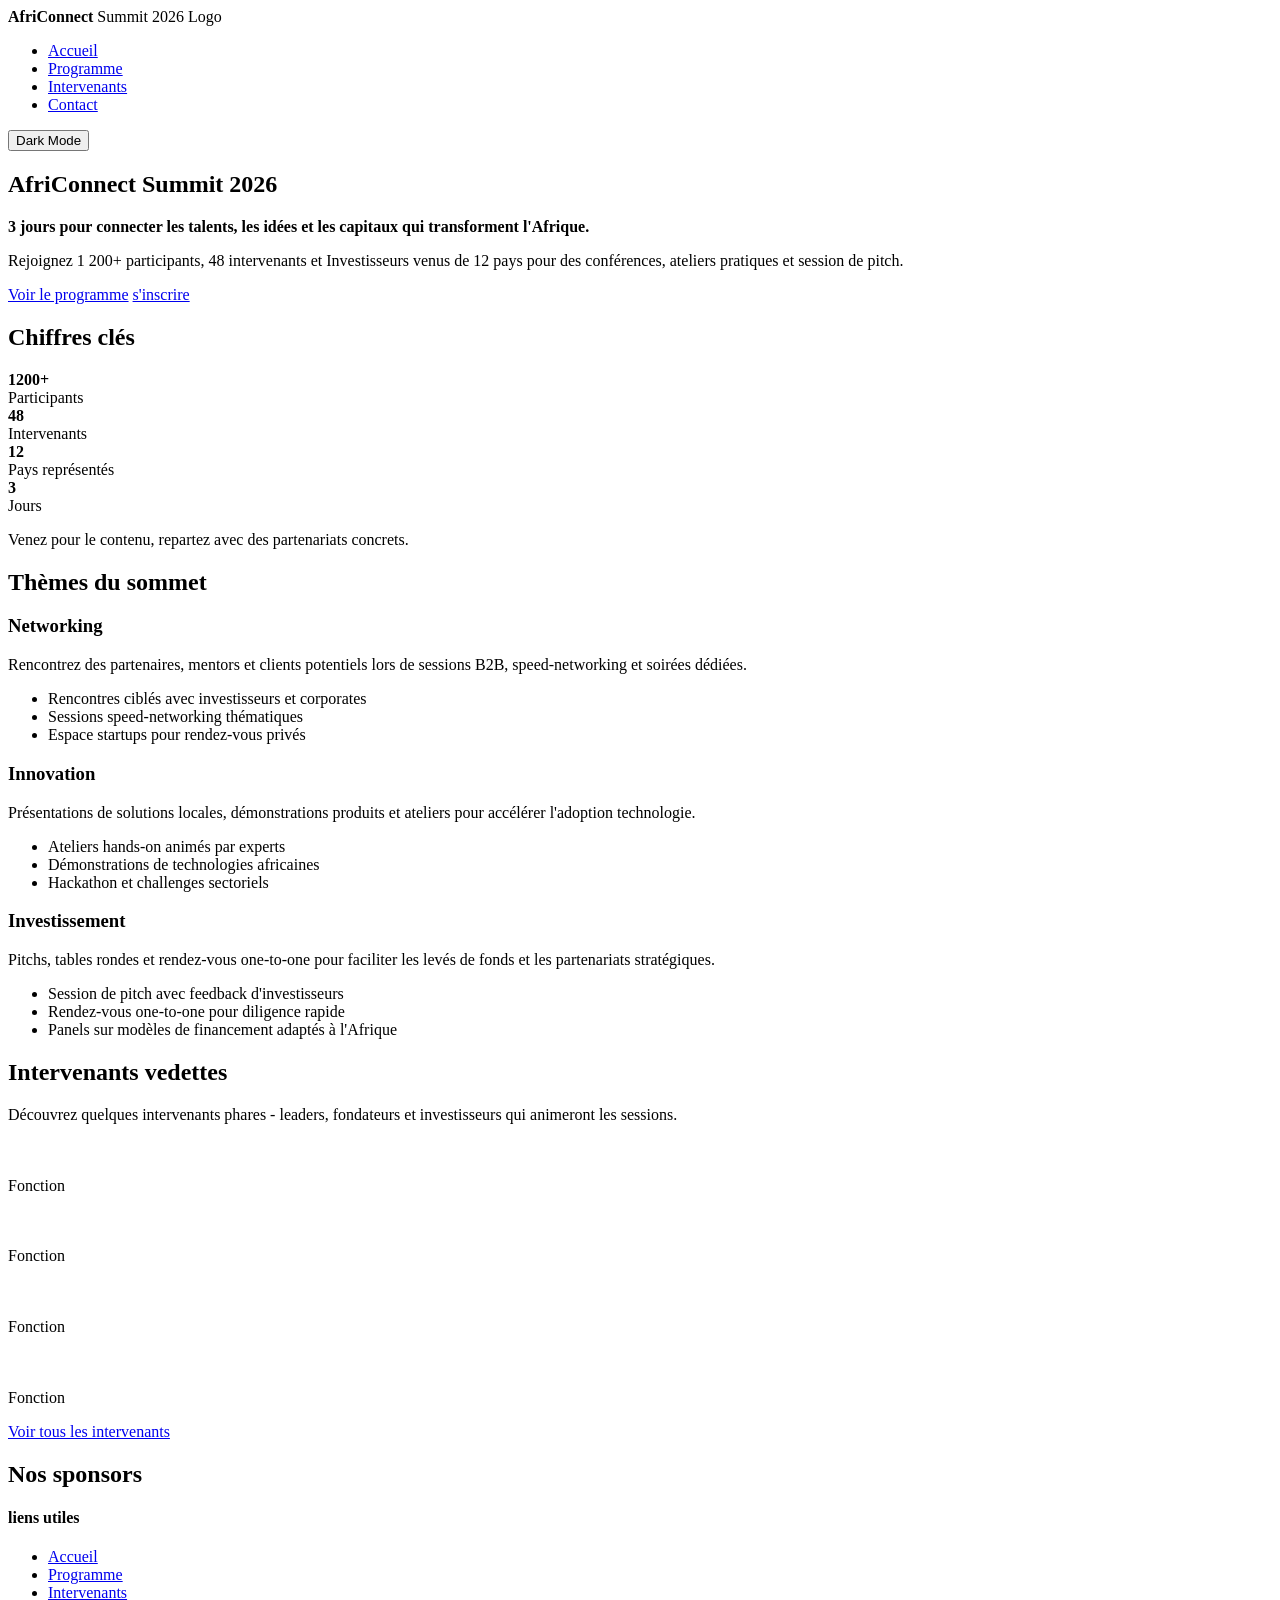
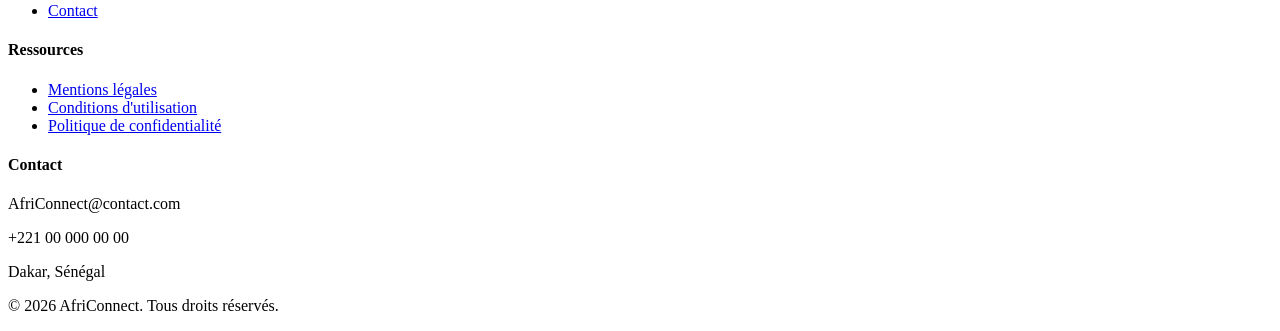
==== index.html @ 853c4395 "Création de la structure de base" ====
<!DOCTYPE html>
<html lang="fr">
<head>
    <meta charset="UTF-8">
    <meta name="viewport" content="width=device-width, initial-scale=1.0">
    <title>AfriConnect Summit</title>
</head>
<body>
    <header>
        <nav>
            <div>
                <strong>AfriConnect</strong>
                <span>Summit 2026</span>
                Logo
            </div>

            <ul>
                <li><a href="index.html">Accueil</a></li>
                <li><a href="programme.html">Programme</a></li>
                <li><a href="intervenant.html">Intervenants</a></li>
                <li><a href="contact.html">Contact</a></li>
            </ul>

            <button>Dark Mode</button>
        </nav>
    </header>

    <main>

        <section>
            <h1>AfriConnect Summit 2026</h1>
            <p><strong>3 jours pour connecter les talents, les idées et les capitaux qui transforment l'Afrique.</strong></p>

            <p>
                Rejoignez 1 200+ participants, 48 intervenants et Investisseurs venus de 12 pays pour des conférences, ateliers pratiques et session de pitch.
            </p>

            <a href="#">Voir le programme</a>
            <a href="#">s'inscrire</a>
        </section>

        <section>
            <h2>Chiffres clés</h2>
                <div>
                    <div>
                        <div><strong>1200+</strong></div>
                        <div>Participants</div>
                    </div>
                    <div>
                        <div><strong>48</strong></div>
                        <div>Intervenants</div>
                    </div>
                    <div>
                        <div><strong>12</strong></div>
                        <div>Pays représentés</div>
                    </div>
                    <div>
                        <div><strong>3</strong></div>
                        <div>Jours</div>
                    </div>
                </div>
            <p>Venez pour le contenu, repartez avec des partenariats concrets.</p>
        </section>

        <section>
            <h2>Thèmes du sommet</h2>
            <div>
                <article>
                    <h3>Networking</h3>
                    <p>Rencontrez des partenaires, mentors et clients potentiels lors de sessions B2B, speed-networking et soirées dédiées.</p>
                        <ul>
                            <li>Rencontres ciblés avec investisseurs et corporates</li>
                            <li>Sessions speed-networking thématiques</li>
                            <li>Espace startups pour rendez-vous privés</li>
                        </ul>
                </article>

                <article>
                    <h3>Innovation</h3>
                    <p>Présentations de solutions locales, démonstrations produits et ateliers pour accélérer l'adoption technologie.</p>
                        <ul>
                            <li>Ateliers hands-on animés par experts</li>
                            <li>Démonstrations de technologies africaines</li>
                            <li>Hackathon et challenges sectoriels</li>
                        </ul>
                </article>

                <article>
                    <h3>Investissement</h3>
                    <p>Pitchs, tables rondes et rendez-vous one-to-one pour faciliter les levés de fonds et les partenariats stratégiques.</p>
                        <ul>
                            <li>Session de pitch avec feedback d'investisseurs</li>
                            <li>Rendez-vous one-to-one pour diligence rapide</li>
                            <li>Panels sur modèles de financement adaptés à l'Afrique</li>
                        </ul>
                </article>
            </div>
        </section>

        <section>
            <h2>Intervenants vedettes</h2>
            <p>Découvrez quelques intervenants phares - leaders, fondateurs et investisseurs qui animeront les sessions.</p>
                <div>
                <article>
                    <img src="" alt="">
                    <h3></h3>
                    <p>Fonction</p>
                </article>

            <article>
                <img src="" alt="">
                <h3></h3>
                <p>Fonction</p>
            </article>

            <article>
                <img src="" alt="">
                <h3></h3>
                <p>Fonction</p>
            </article>

            <article>
                <img src="" alt="">
                <h3></h3>
                <p>Fonction</p>
            </article>

            <a href="intervenant.html">Voir tous les intervenants</a>
        </section>

        <section>
            <h2>Nos sponsors</h2>   
                <div>

                </div>
                <div>

                </div>
                <div>


                </div>
                <div>

                </div>
        </section>
    </main>

    <footer>
        <div>
            <div>
                <div>
                    <a href="#" aria-label="Facebook"><i class="fab fa-facebook"></i></a>
                    <a href="#" aria-label="Twitter"><i class="fab fa-twitter"></i></a>
                    <a href="#" aria-label="LinkedIn"><i class="fab fa-linkedin"></i></a>
                    <a href="#" aria-label="Instagram"><i class="fab fa-instagram"></i></a>
                    <a href="#" aria-label="GitHub"><i class="fab fa-github"></i></a>
                </div>
            </div>

            <div>
                <h4>liens utiles</h4>
                <ul>
                    <li><a href="index.html">Accueil</a></li>
                    <li><a href="programme.html">Programme</a></li>
                    <li><a href="intervenant.html">Intervenants</a></li>
                    <li><a href="contact.html">Contact</a></li>
                </ul>
            </div>

            <div>
                <h4>Ressources</h4>
                <ul>
                    <li><a href="#">Mentions légales</a></li>
                    <li><a href="#">Conditions d'utilisation</a></li>
                    <li><a href="#">Politique de confidentialité</a></li>
                </ul>
            </div>

            <div>
                <h4>Contact</h4>
                <p><i class="bi bi-envelope"></i>AfriConnect@contact.com</p>
                <p><i class="bi bi-telephone"></i> +221 00 000 00 00</p>
                <p><i class="bi bi-geo-alt"></i> Dakar, Sénégal</p>
            </div>
        </div>

        <p>&copy; 2026 AfriConnect. Tous droits réservés.</p>
    </footer>

    <script src="JS/main.js"></script>
</body>
</html>
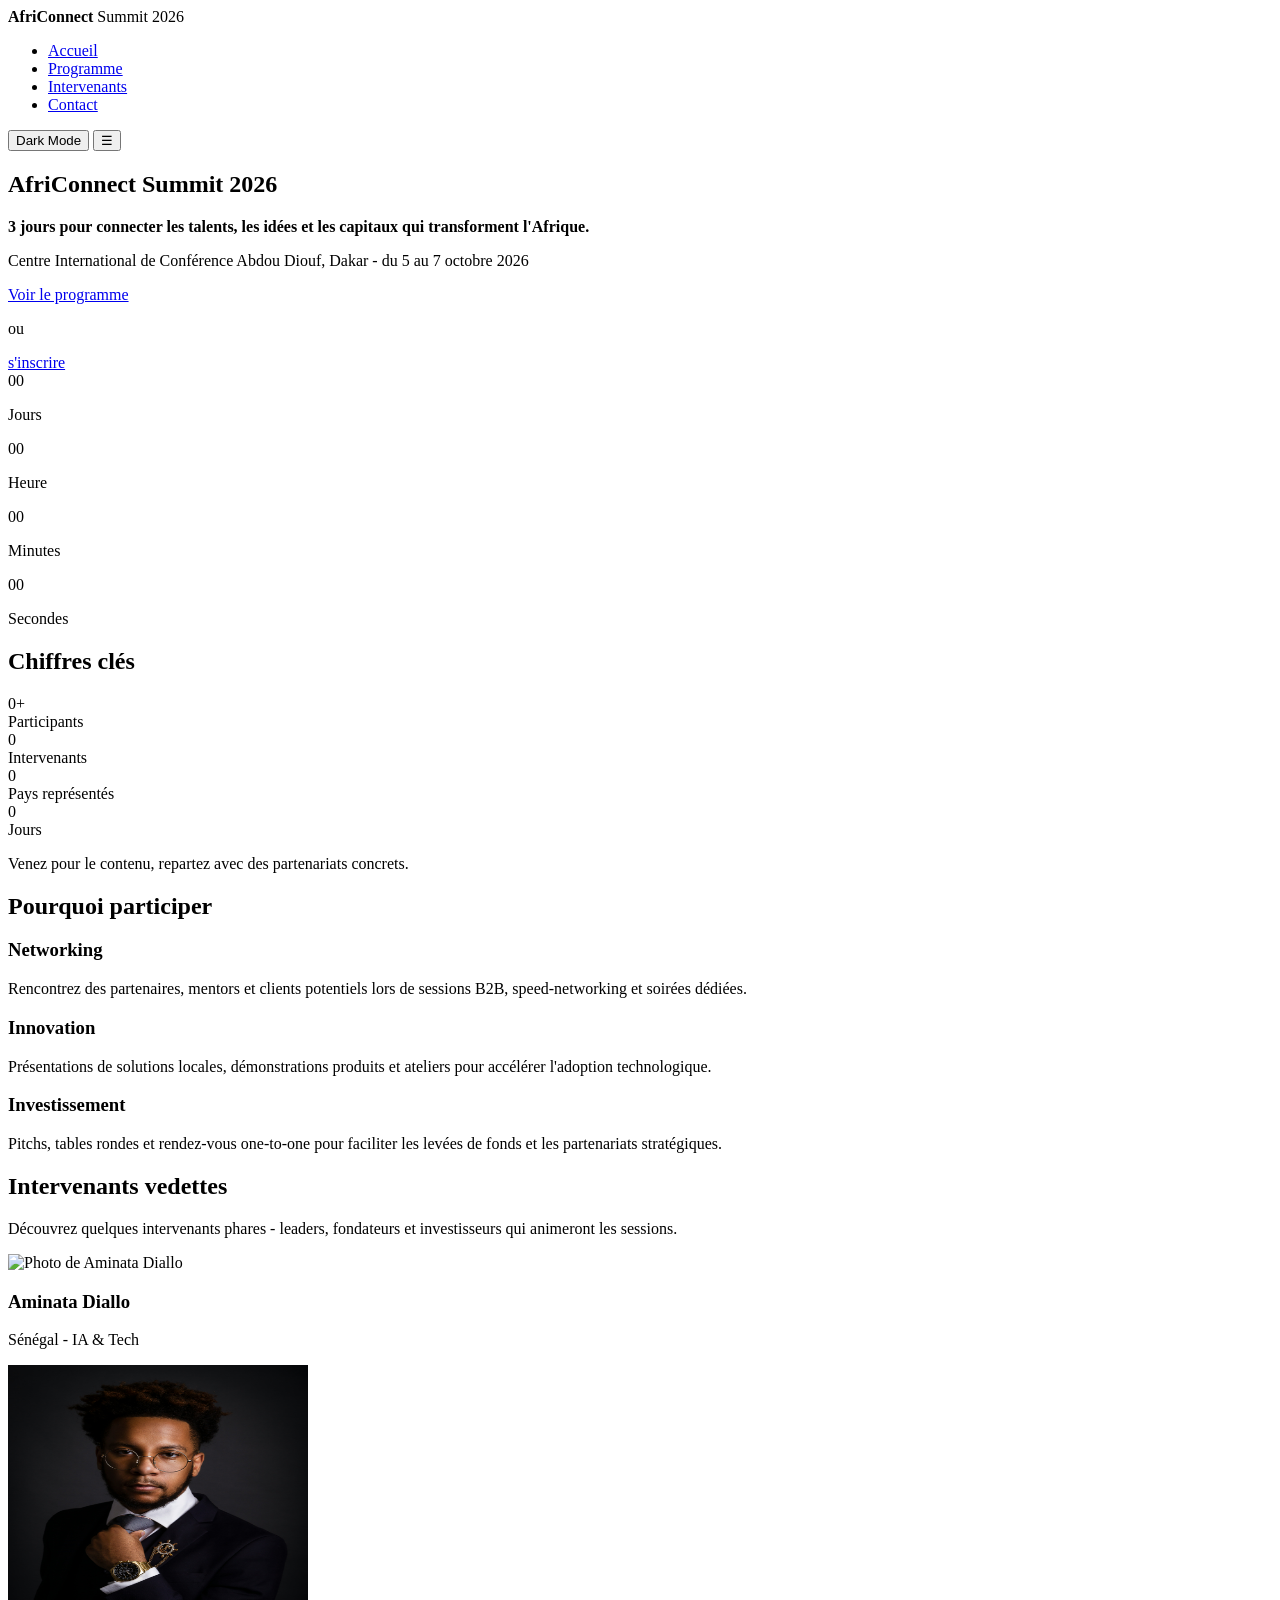
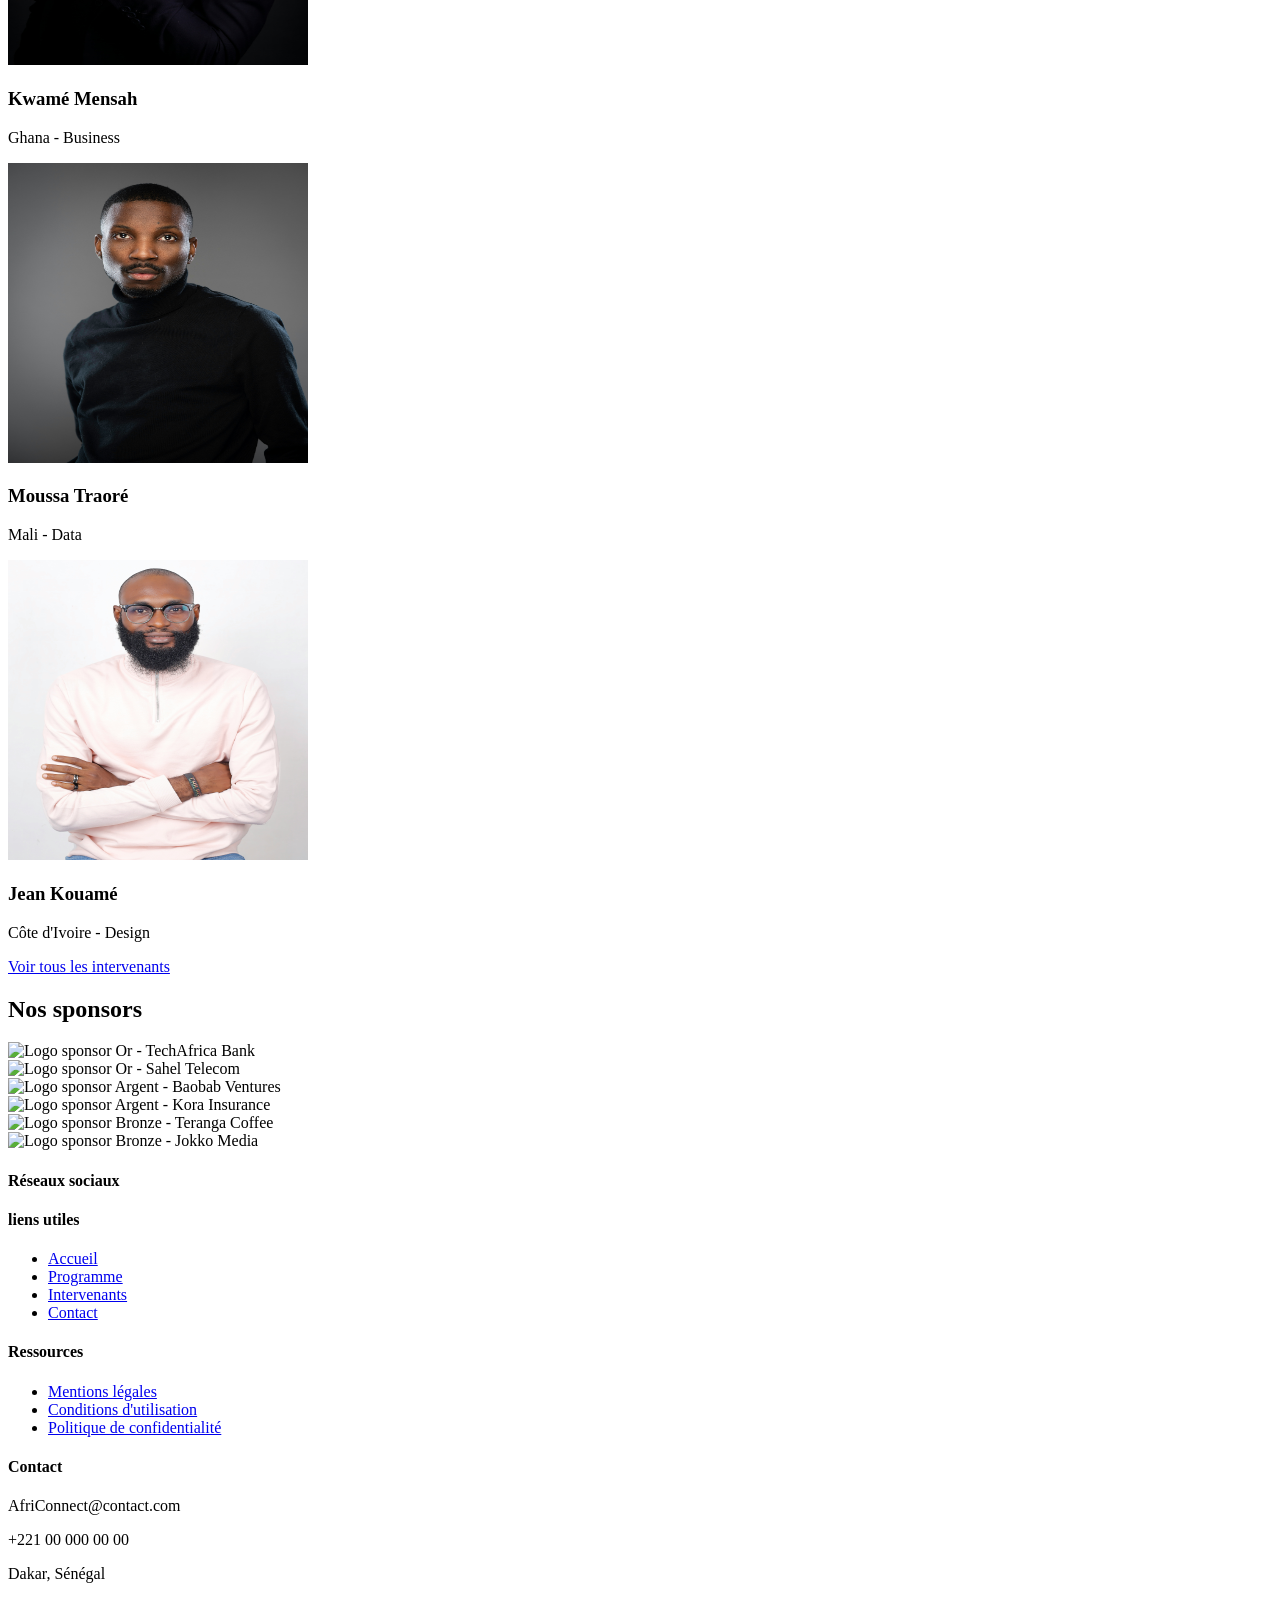
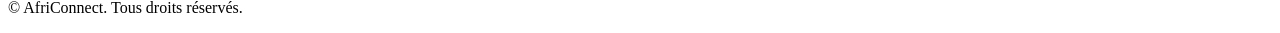
==== commit 85e21867: "Ajout des images - Structure HTML finalisée" ====
--- a/index.html
+++ b/index.html
@@ -3,152 +3,188 @@
 <head>
     <meta charset="UTF-8">
     <meta name="viewport" content="width=device-width, initial-scale=1.0">
-    <title>AfriConnect Summit</title>
+    <title>AfriConnect Summit 2026</title>
+    <link rel="stylesheet" href="css/style.css">
 </head>
 <body>
+        <!-- le menu de navigation -->
     <header>
         <nav>
             <div>
                 <strong>AfriConnect</strong>
                 <span>Summit 2026</span>
-                Logo
             </div>
 
             <ul>
-                <li><a href="index.html">Accueil</a></li>
+                <li><a href="index.html" aria-current="page">Accueil</a></li>
                 <li><a href="programme.html">Programme</a></li>
-                <li><a href="intervenant.html">Intervenants</a></li>
+                <li><a href="intervenants.html">Intervenants</a></li>
                 <li><a href="contact.html">Contact</a></li>
             </ul>
-
-            <button>Dark Mode</button>
+                <!-- bouton pour le menu mobile et l'activation ou désactivation du mode sombre  -->
+            <button id="theme-toggle" aria-label="Basculer le mode sombre">Dark Mode</button>
+            <button id="menu-toggle" aria-label="Ouvrir le menu">☰</button>
         </nav>
     </header>
 
+        <!-- le main -->
     <main>
-
-        <section>
+            <!-- Hero en plein ecran -->
+        <section class="hero">
             <h1>AfriConnect Summit 2026</h1>
             <p><strong>3 jours pour connecter les talents, les idées et les capitaux qui transforment l'Afrique.</strong></p>
-
-            <p>
-                Rejoignez 1 200+ participants, 48 intervenants et Investisseurs venus de 12 pays pour des conférences, ateliers pratiques et session de pitch.
-            </p>
-
-            <a href="#">Voir le programme</a>
-            <a href="#">s'inscrire</a>
-        </section>
-
+            <p>Centre International de Conférence Abdou Diouf, Dakar - du 5 au 7 octobre 2026</p>
+            
+            <div class="hero-cta">
+                <a href="programme.html">Voir le programme</a>
+                <p>ou</p>
+                <a href="contact.html">s'inscrire</a>
+            </div>
+
+                <!-- le compte à rebours en temps réel, rempli par setInterval en js -->
+            <div class="countdown" aria-live="polite">
+                <div>
+                    <span id="jours">00</span>
+                    <p>Jours</p>
+                </div>
+                <div>
+                    <span id="heures">00</span>
+                    <p>Heure</p>
+                </div>
+                <div>
+                    <span id="minutes">00</span>
+                    <p>Minutes</p>
+                </div>
+                <div>
+                    <span id="secondes">00</span>
+                    <p>Secondes</p>
+                </div>
+            </div>
+        </section>
+
+            <!-- Chiffres clés avec compteurs animé au scroll via InsectionObserver -->
         <section>
             <h2>Chiffres clés</h2>
-                <div>
-                    <div>
-                        <div><strong>1200+</strong></div>
+
+                <div class="stats-grid">
+                    <!-- 1200+ -->
+                    <div class="stat">
+                        <div><span class="compteur" data-cible="1200">0</span>+</div>
                         <div>Participants</div>
                     </div>
-                    <div>
-                        <div><strong>48</strong></div>
+                    <!-- 48 -->
+                    <div class="stat">
+                        <div><span class="compteur" data-cible="48">0</span></div>
                         <div>Intervenants</div>
                     </div>
-                    <div>
-                        <div><strong>12</strong></div>
+                    <!-- 21 -->
+                    <div class="stat">
+                        <div><span class="compteur" data-cible="12">0</span></div>
                         <div>Pays représentés</div>
                     </div>
-                    <div>
-                        <div><strong>3</strong></div>
+                    <!-- 3 -->
+                    <div class="stat">
+                        <div><span class="compteur" data-cible="3">0</span></div>
                         <div>Jours</div>
                     </div>
                 </div>
             <p>Venez pour le contenu, repartez avec des partenariats concrets.</p>
         </section>
 
-        <section>
-            <h2>Thèmes du sommet</h2>
-            <div>
-                <article>
+            <!-- Pourquoi participer -->
+        <section>
+            <h2>Pourquoi participer</h2>
+
+            <div class="argument-flex">
+                <article class="reveal">
+                    <i class="bi bi-people"></i>
                     <h3>Networking</h3>
                     <p>Rencontrez des partenaires, mentors et clients potentiels lors de sessions B2B, speed-networking et soirées dédiées.</p>
-                        <ul>
-                            <li>Rencontres ciblés avec investisseurs et corporates</li>
-                            <li>Sessions speed-networking thématiques</li>
-                            <li>Espace startups pour rendez-vous privés</li>
-                        </ul>
                 </article>
 
-                <article>
+                <article class="reveal">
+                    <i class="bi bi-lightbulb"></i>
                     <h3>Innovation</h3>
-                    <p>Présentations de solutions locales, démonstrations produits et ateliers pour accélérer l'adoption technologie.</p>
-                        <ul>
-                            <li>Ateliers hands-on animés par experts</li>
-                            <li>Démonstrations de technologies africaines</li>
-                            <li>Hackathon et challenges sectoriels</li>
-                        </ul>
+                    <p>Présentations de solutions locales, démonstrations produits et ateliers pour accélérer l'adoption technologique.</p>
                 </article>
 
-                <article>
+                <article class="reveal">
+                    <i class="bi bi-cash-coin"></i>
                     <h3>Investissement</h3>
-                    <p>Pitchs, tables rondes et rendez-vous one-to-one pour faciliter les levés de fonds et les partenariats stratégiques.</p>
-                        <ul>
-                            <li>Session de pitch avec feedback d'investisseurs</li>
-                            <li>Rendez-vous one-to-one pour diligence rapide</li>
-                            <li>Panels sur modèles de financement adaptés à l'Afrique</li>
-                        </ul>
-                </article>
-            </div>
-        </section>
-
+                    <p>Pitchs, tables rondes et rendez-vous one-to-one pour faciliter les levées de fonds et les partenariats stratégiques.</p>
+                </article>             
+            </div>
+        </section>
+
+            <!-- Apperçu de 4 intervenants vedettes -->
         <section>
             <h2>Intervenants vedettes</h2>
             <p>Découvrez quelques intervenants phares - leaders, fondateurs et investisseurs qui animeront les sessions.</p>
-                <div>
-                <article>
-                    <img src="" alt="">
-                    <h3></h3>
-                    <p>Fonction</p>
-                </article>
-
-            <article>
-                <img src="" alt="">
-                <h3></h3>
-                <p>Fonction</p>
-            </article>
-
-            <article>
-                <img src="" alt="">
-                <h3></h3>
-                <p>Fonction</p>
-            </article>
-
-            <article>
-                <img src="" alt="">
-                <h3></h3>
-                <p>Fonction</p>
-            </article>
-
-            <a href="intervenant.html">Voir tous les intervenants</a>
-        </section>
-
-        <section>
-            <h2>Nos sponsors</h2>   
-                <div>
-
-                </div>
-                <div>
-
-                </div>
-                <div>
-
-
-                </div>
-                <div>
-
-                </div>
-        </section>
+
+                <div class="intervenants-grid">
+                    <article class="reveal">
+                        <img src="images/AminataDiallo.jpg" alt="Photo de Aminata Diallo" height="300" width="300">
+                        <h3>Aminata Diallo</h3>
+                        <p>Sénégal - IA & Tech</p>
+                    </article>
+
+                    <article class="reveal">
+                        <img src="images/KwameMensah.jpg" alt="Photo de Kwame Mensah" height="300" width="300">
+                        <h3>Kwamé Mensah</h3>
+                        <p>Ghana - Business</p>
+                    </article>
+
+                    <article class="reveal">
+                        <img src="images/MoussaTraore.jpg" alt="Photo de Moussa Traoré" height="300" width="300">
+                        <h3>Moussa Traoré</h3>
+                        <p>Mali - Data</p>
+                    </article>
+
+                    <article class="reveal">
+                        <img src="images/JeanKouame.jpg" alt="Photo de Jean Kouamé" height="300" width="300">
+                        <h3>Jean Kouamé</h3>
+                        <p>Côte d'Ivoire - Design</p>
+                    </article>
+                </div>
+
+            <a href="intervenants.html">Voir tous les intervenants</a>
+        </section>
+
+            <!-- les sponsors avec 3 niveau differenciée en css -->
+        <section>
+            <h2>Nos sponsors</h2> 
+
+                <div class="sponsors-flex">
+                    <div class="sponsor sponsor-or">
+                        <img src="" alt="Logo sponsor Or - TechAfrica Bank">
+                    </div>
+                    <div class="sponsor sponsor-or">
+                        <img src="" alt="Logo sponsor Or - Sahel Telecom">
+                    </div>
+
+                    <div class="sponsor sponsor-argent">
+                        <img src="" alt="Logo sponsor Argent - Baobab Ventures">
+                    </div>
+                    <div class="sponsor sponsor-argent">
+                        <img src="" alt="Logo sponsor Argent - Kora Insurance">
+                    </div>
+
+                    <div class="sponsor sponsor-bronze">
+                        <img src="" alt="Logo sponsor Bronze - Teranga Coffee">
+                    </div>
+                    <div class="sponsor sponsor-bronze">
+                        <img src="" alt="Logo sponsor Bronze - Jokko Media">
+                    </div>
+                </div>
+        </section>
+
     </main>
 
+        <!-- le pied de page -->
     <footer>
         <div>
             <div>
+                <h4>Réseaux sociaux</h4>
                 <div>
                     <a href="#" aria-label="Facebook"><i class="fab fa-facebook"></i></a>
                     <a href="#" aria-label="Twitter"><i class="fab fa-twitter"></i></a>
@@ -163,7 +199,7 @@
                 <ul>
                     <li><a href="index.html">Accueil</a></li>
                     <li><a href="programme.html">Programme</a></li>
-                    <li><a href="intervenant.html">Intervenants</a></li>
+                    <li><a href="intervenants.html">Intervenants</a></li>
                     <li><a href="contact.html">Contact</a></li>
                 </ul>
             </div>
@@ -185,9 +221,11 @@
             </div>
         </div>
 
-        <p>&copy; 2026 AfriConnect. Tous droits réservés.</p>
+        <p>&copy; <span id="annee"></span> AfriConnect. Tous droits réservés.</p>
+            <!-- masqué par defaut, affiché par js après scroll -->
+        <button id="retour-haut" aria-label="Retour en haut de page" hidden>↑</button>
     </footer>
 
-    <script src="JS/main.js"></script>
+    <script src="js/main.js"></script>
 </body>
 </html>
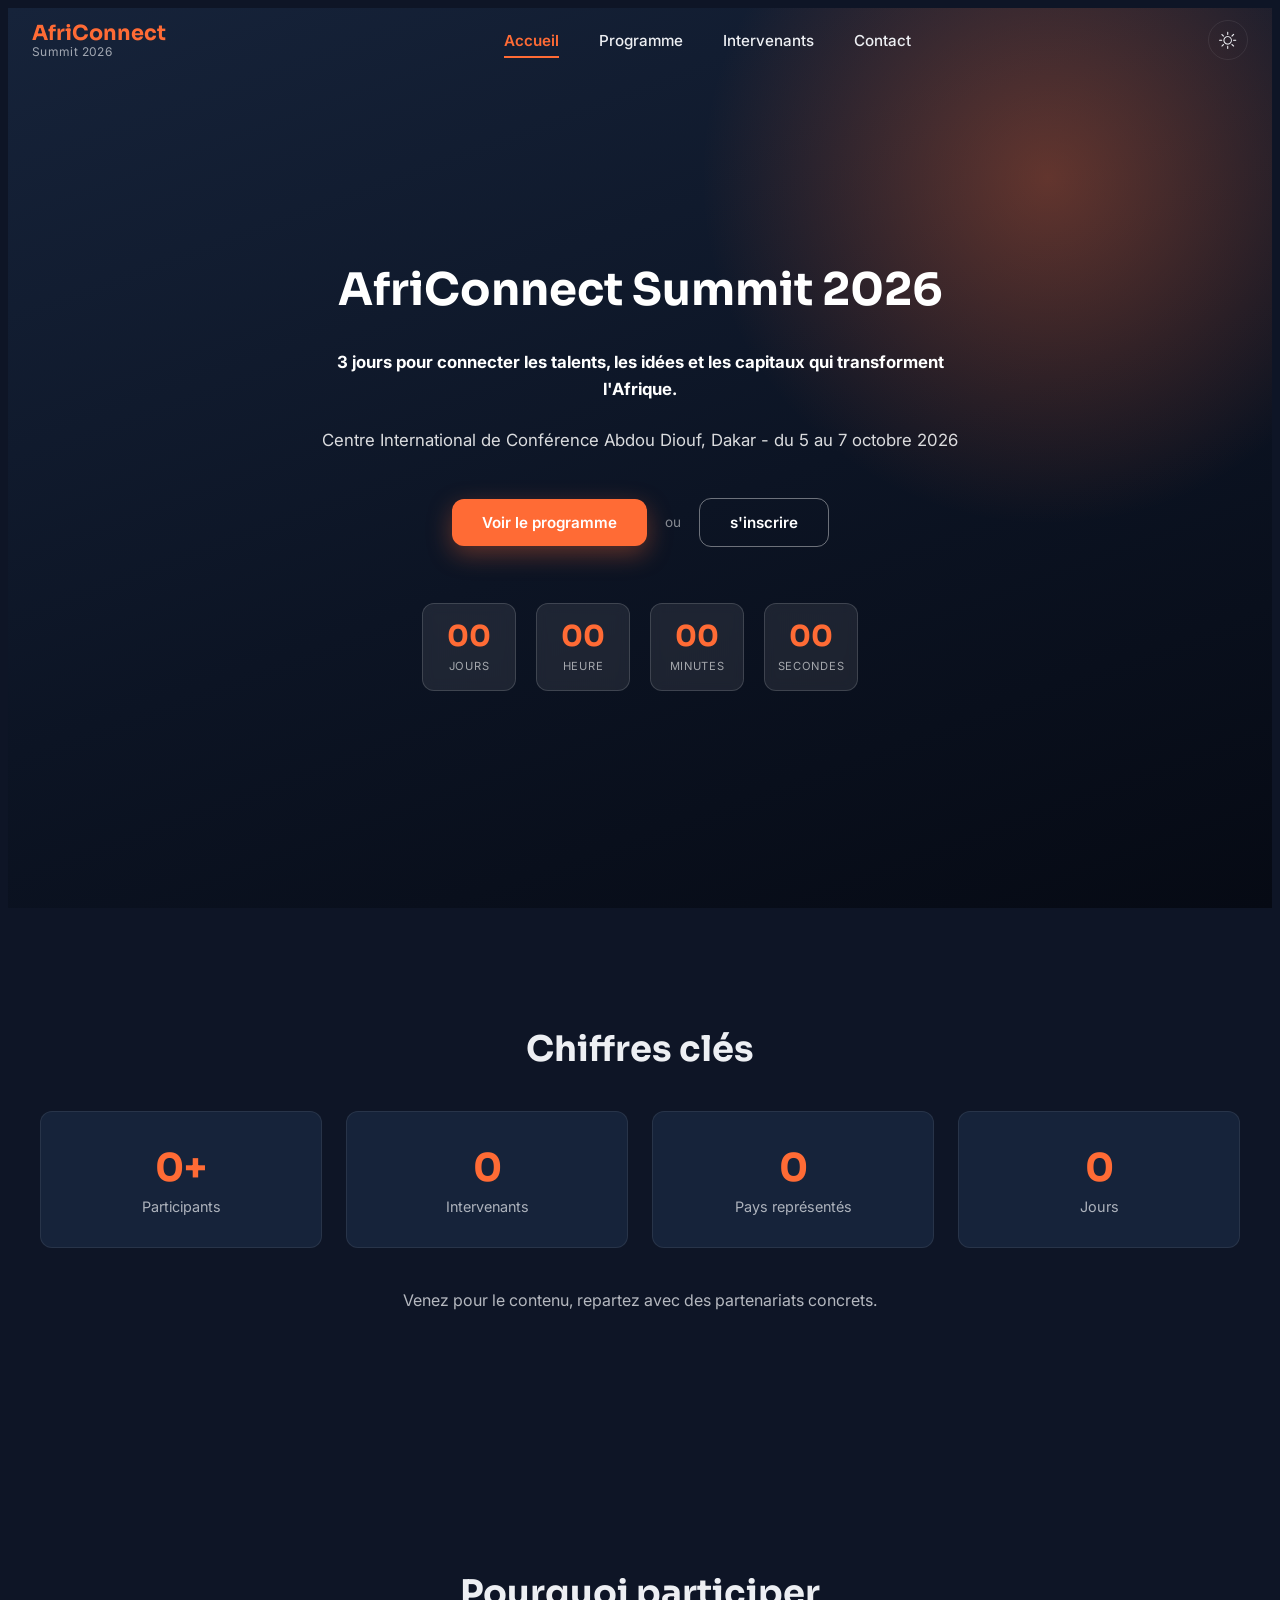
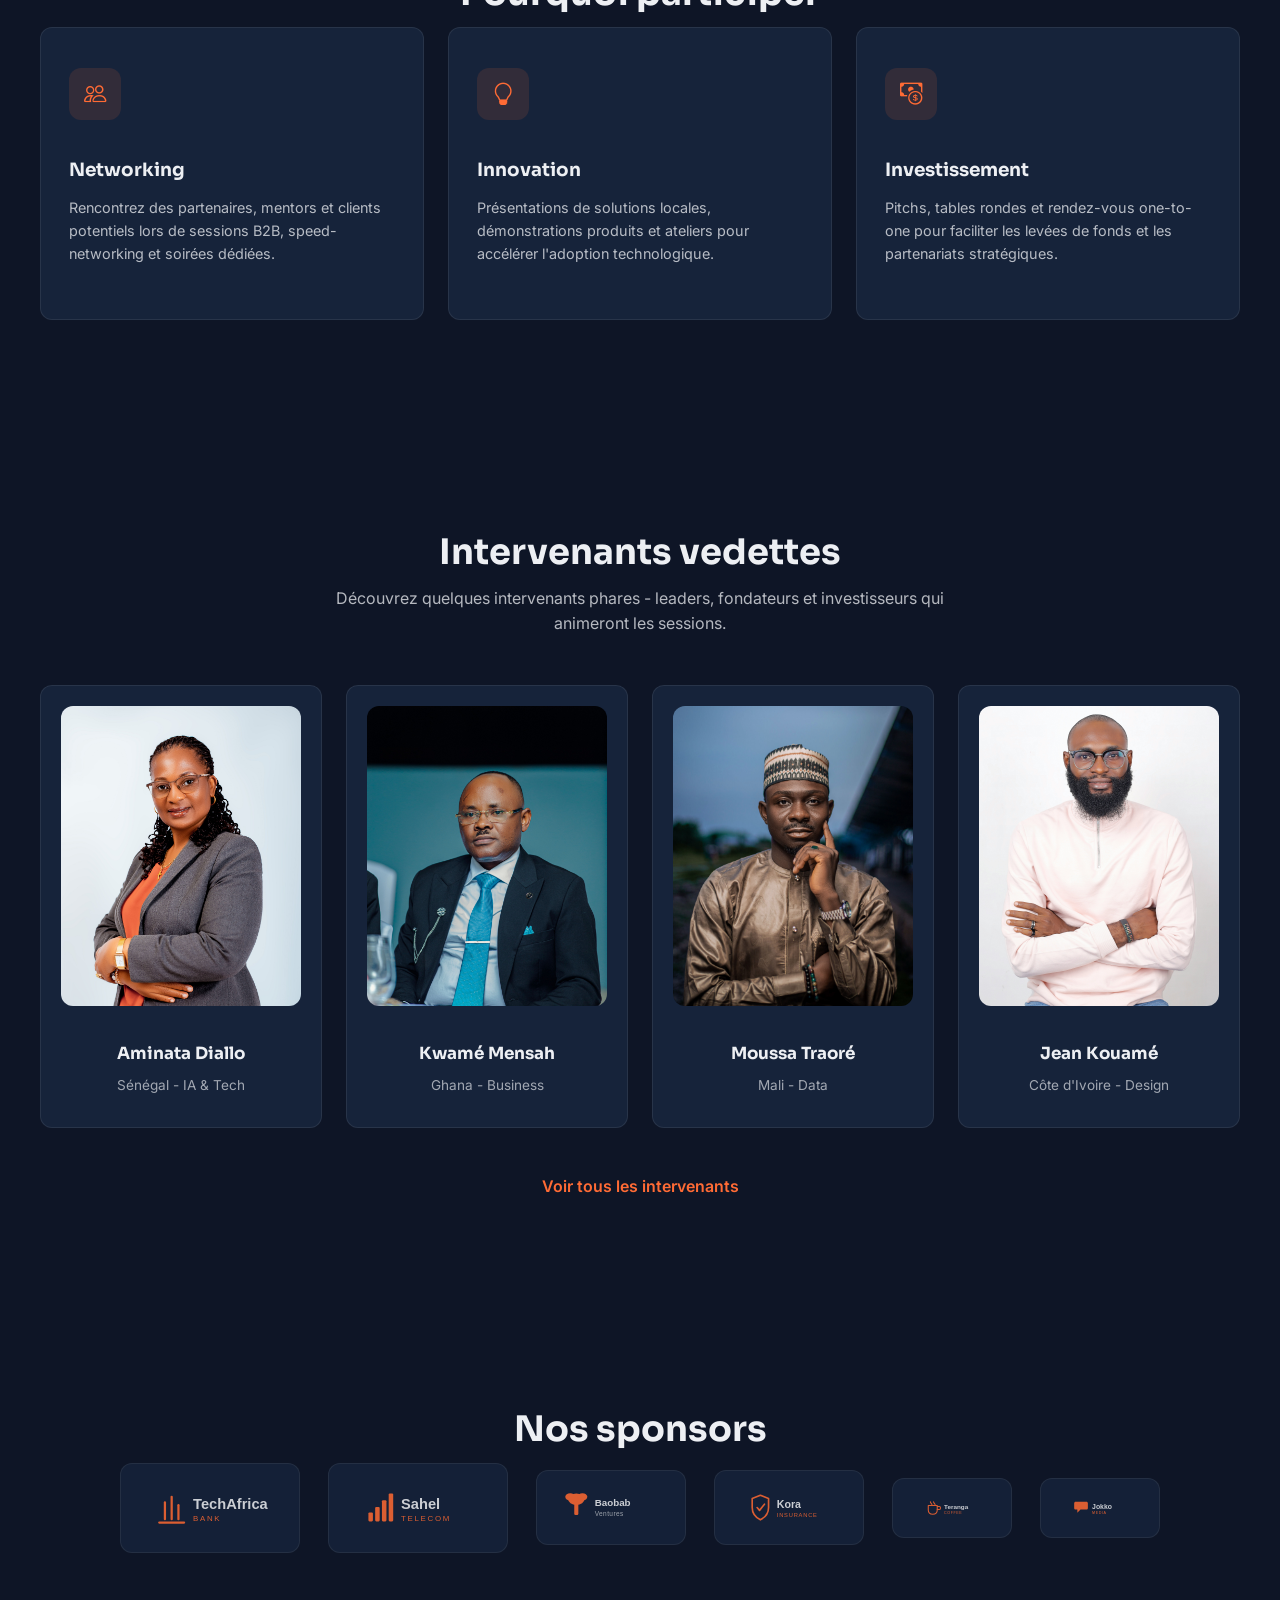
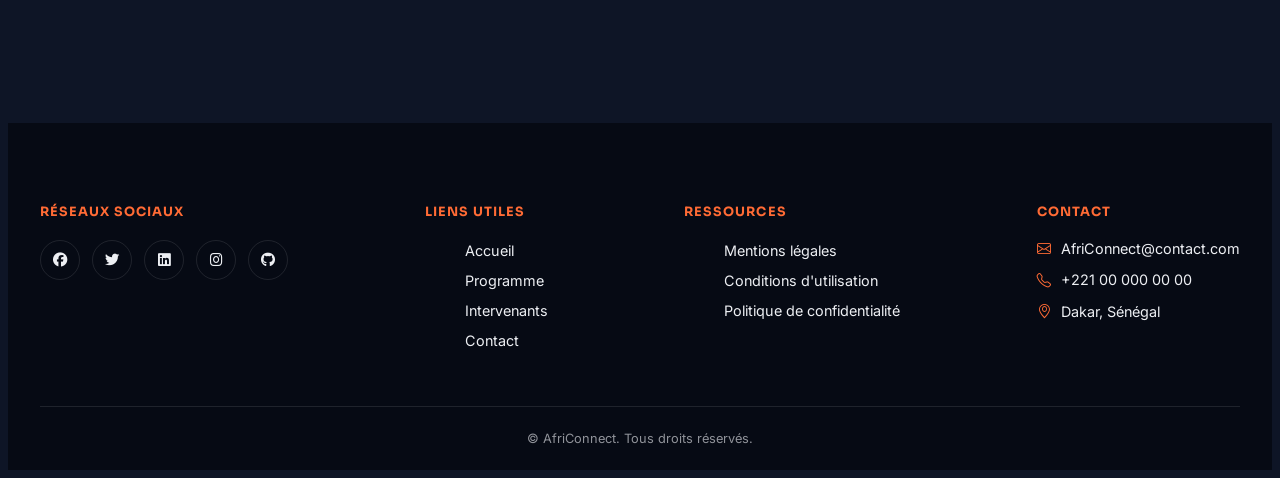
==== commit b4269bd1: "Modification des differentes structures html" ====
--- a/index.html
+++ b/index.html
@@ -5,25 +5,32 @@
     <meta name="viewport" content="width=device-width, initial-scale=1.0">
     <title>AfriConnect Summit 2026</title>
     <link rel="stylesheet" href="css/style.css">
+    <link rel="stylesheet" href="https://cdnjs.cloudflare.com/ajax/libs/font-awesome/6.5.1/css/all.min.css">
+    <link rel="stylesheet" href="https://cdn.jsdelivr.net/npm/bootstrap-icons@1.11.3/font/bootstrap-icons.min.css">
+    <link rel="preconnect" href="https://fonts.googleapis.com">
+    <link rel="preconnect" href="https://fonts.gstatic.com" crossorigin>
+    <link href="https://fonts.googleapis.com/css2?family=Sora:wght@400;600;700&family=Inter:wght@400;500;600&display=swap" rel="stylesheet">
 </head>
-<body>
+<body class="page-accueil">
         <!-- le menu de navigation -->
     <header>
         <nav>
-            <div>
+            <div class="logo">
                 <strong>AfriConnect</strong>
                 <span>Summit 2026</span>
             </div>
 
-            <ul>
+            <ul class="nav-links">
                 <li><a href="index.html" aria-current="page">Accueil</a></li>
                 <li><a href="programme.html">Programme</a></li>
                 <li><a href="intervenants.html">Intervenants</a></li>
                 <li><a href="contact.html">Contact</a></li>
             </ul>
                 <!-- bouton pour le menu mobile et l'activation ou désactivation du mode sombre  -->
-            <button id="theme-toggle" aria-label="Basculer le mode sombre">Dark Mode</button>
-            <button id="menu-toggle" aria-label="Ouvrir le menu">☰</button>
+            <div class="nav-actions">
+                <button id="theme-toggle" aria-label="Basculer le mode sombre">Dark Mode</button>
+                <button id="menu-toggle" aria-label="Ouvrir le menu">☰</button>
+            </div>
         </nav>
     </header>
 
@@ -156,24 +163,24 @@
 
                 <div class="sponsors-flex">
                     <div class="sponsor sponsor-or">
-                        <img src="" alt="Logo sponsor Or - TechAfrica Bank">
+                        <img src="images/TechAfricaBank.svg" alt="Logo sponsor Or - TechAfrica Bank">
                     </div>
                     <div class="sponsor sponsor-or">
-                        <img src="" alt="Logo sponsor Or - Sahel Telecom">
+                        <img src="images/SahelTelecom.svg" alt="Logo sponsor Or - Sahel Telecom">
                     </div>
 
                     <div class="sponsor sponsor-argent">
-                        <img src="" alt="Logo sponsor Argent - Baobab Ventures">
+                        <img src="images/BaobabVentures.svg" alt="Logo sponsor Argent - Baobab Ventures">
                     </div>
                     <div class="sponsor sponsor-argent">
-                        <img src="" alt="Logo sponsor Argent - Kora Insurance">
+                        <img src="images/KoraInsurance.svg" alt="Logo sponsor Argent - Kora Insurance">
                     </div>
 
                     <div class="sponsor sponsor-bronze">
-                        <img src="" alt="Logo sponsor Bronze - Teranga Coffee">
+                        <img src="images/TerangaCoffee.svg" alt="Logo sponsor Bronze - Teranga Coffee">
                     </div>
                     <div class="sponsor sponsor-bronze">
-                        <img src="" alt="Logo sponsor Bronze - Jokko Media">
+                        <img src="images/JokkoMedia.svg" alt="Logo sponsor Bronze - Jokko Media">
                     </div>
                 </div>
         </section>
@@ -182,10 +189,10 @@
 
         <!-- le pied de page -->
     <footer>
-        <div>
-            <div>
+        <div class="footer-top">
+            <div class="footer-social">
                 <h4>Réseaux sociaux</h4>
-                <div>
+                <div class="social-icons">
                     <a href="#" aria-label="Facebook"><i class="fab fa-facebook"></i></a>
                     <a href="#" aria-label="Twitter"><i class="fab fa-twitter"></i></a>
                     <a href="#" aria-label="LinkedIn"><i class="fab fa-linkedin"></i></a>
@@ -194,7 +201,7 @@
                 </div>
             </div>
 
-            <div>
+            <div class="footer-links">
                 <h4>liens utiles</h4>
                 <ul>
                     <li><a href="index.html">Accueil</a></li>
@@ -204,7 +211,7 @@
                 </ul>
             </div>
 
-            <div>
+            <div class="footer-ressources">
                 <h4>Ressources</h4>
                 <ul>
                     <li><a href="#">Mentions légales</a></li>
@@ -213,7 +220,7 @@
                 </ul>
             </div>
 
-            <div>
+            <div class="footer-contact">
                 <h4>Contact</h4>
                 <p><i class="bi bi-envelope"></i>AfriConnect@contact.com</p>
                 <p><i class="bi bi-telephone"></i> +221 00 000 00 00</p>
@@ -221,7 +228,7 @@
             </div>
         </div>
 
-        <p>&copy; <span id="annee"></span> AfriConnect. Tous droits réservés.</p>
+        <p class="footer-bas">&copy; <span id="annee"></span> AfriConnect. Tous droits réservés.</p>
             <!-- masqué par defaut, affiché par js après scroll -->
         <button id="retour-haut" aria-label="Retour en haut de page" hidden>↑</button>
     </footer>
--- a/css/style.css
+++ b/css/style.css
@@ -0,0 +1,1408 @@
+/* AfriConnect Summit 2026 — style.css unique, chargé par les 4 pages */
+/* Palette sombre "bleu nuit" — fond, header et footer restent sombres. */
+
+:root {
+    /* Couleurs — thème sombre par défaut */
+    --couleur-fond: #0E1526;
+    --couleur-texte: #EDEFF3;
+    --couleur-principale: #FF6B35;
+    --couleur-secondaire: #16233A;
+    --couleur-bordure: rgba(255, 255, 255, 0.08);
+
+    /* Le footer est encore plus sombre pour ancrer visuellement la page */
+    --footer-fond: #060A14;
+    --footer-texte: #EDEFF3;
+    --footer-texte-attenue: rgba(237, 239, 243, 0.6);
+    --footer-bordure: rgba(255, 255, 255, 0.1);
+
+    /* Typographie */
+    --police-titres: 'Sora', sans-serif;
+    --police-texte: 'Inter', sans-serif;
+
+    /* Échelle & rythme */
+    --radius: 12px;
+    --radius-rond: 50%;
+    --transition: 0.3s ease;
+    --ombre: 0 4px 20px rgba(0, 0, 0, 0.35);
+    --ombre-hover: 0 8px 28px rgba(0, 0, 0, 0.5);
+
+    /* Hauteur du header */
+    --hauteur-header: 80px;
+}
+
+/* Variante "noir absolu" (AMOLED), activée via le toggle dark mode */
+body.dark {
+    --couleur-fond: #000000;
+    --couleur-secondaire: #0D0D0D;
+    --couleur-texte: #F5F5F5;
+    --couleur-bordure: rgba(255, 255, 255, 0.06);
+    --footer-fond: #000000;
+    --ombre: 0 4px 24px rgba(0, 0, 0, 0.6);
+    --ombre-hover: 0 10px 32px rgba(0, 0, 0, 0.7);
+}
+
+body {
+    background-color: var(--couleur-fond);
+    color: var(--couleur-texte);
+    font-family: var(--police-texte);
+    transition: background-color var(--transition), color var(--transition);
+}
+
+h1, h2, h3, h4 {
+    font-family: var(--police-titres);
+}
+
+
+/* HEADER (commun aux 4 pages) */
+header {
+    position: fixed;
+    top: 0;
+    left: 0;
+    width: 100%;
+    z-index: 1000;
+    background-color: transparent;
+    box-shadow: none;
+    transition: background-color var(--transition), box-shadow var(--transition);
+}
+
+/* Ajoutée en JS quand window.scrollY > 80 */
+header.scrolled {
+    background-color: var(--couleur-fond);
+    box-shadow: var(--ombre);
+}
+
+body:not(.page-accueil) header {
+    background-color: var(--couleur-fond);
+    box-shadow: var(--ombre);
+}
+
+header nav {
+    display: flex;
+    align-items: center;
+    justify-content: space-between;
+    max-width: 1280px;
+    margin: 0 auto;
+    height: var(--hauteur-header);
+    padding: 0 32px;
+}
+
+/* Logo */
+
+.logo {
+    display: flex;
+    flex-direction: column;
+    line-height: 1.1;
+}
+
+.logo strong {
+    font-family: var(--police-titres);
+    font-size: 1.3rem;
+    font-weight: 700;
+    color: var(--couleur-principale);
+}
+
+.logo span {
+    font-size: 0.75rem;
+    font-weight: 400;
+    opacity: 0.65;
+    letter-spacing: 0.03em;
+    color: var(--couleur-texte);
+}
+
+/* Liens de navigation */
+
+.nav-links {
+    display: flex;
+    align-items: center;
+    gap: 40px;
+    list-style: none;
+}
+
+.nav-links a {
+    position: relative;
+    color: var(--couleur-texte);
+    text-decoration: none;
+    font-weight: 500;
+    font-size: 0.95rem;
+    padding: 6px 0;
+    transition: color var(--transition);
+}
+
+.nav-links a::after {
+    content: "";
+    position: absolute;
+    left: 0;
+    bottom: -2px;
+    width: 0;
+    height: 2px;
+    background-color: var(--couleur-principale);
+    transition: width var(--transition);
+}
+
+.nav-links a:hover {
+    color: var(--couleur-principale);
+}
+
+.nav-links a:hover::after {
+    width: 100%;
+}
+
+.nav-links a[aria-current="page"] {
+    color: var(--couleur-principale);
+    font-weight: 600;
+}
+
+.nav-links a[aria-current="page"]::after {
+    width: 100%;
+}
+
+/* Actions (dark mode + burger) */
+
+.nav-actions {
+    display: flex;
+    align-items: center;
+    gap: 16px;
+}
+
+#theme-toggle {
+    display: flex;
+    align-items: center;
+    justify-content: center;
+    width: 40px;
+    height: 40px;
+    border: 1px solid var(--couleur-bordure);
+    border-radius: var(--radius-rond);
+    background: none;
+    color: var(--couleur-texte);
+    cursor: pointer;
+    font-size: 0;
+    transition: background-color var(--transition), transform var(--transition);
+}
+
+#theme-toggle::before {
+    font-family: "bootstrap-icons";
+    font-size: 1.1rem;
+    content: "\f5a2"; /* bi-moon-stars */
+}
+
+body.dark #theme-toggle::before {
+    content: "\f5a7"; /* bi-sun */
+}
+
+#theme-toggle:hover {
+    background-color: var(--couleur-bordure);
+    transform: rotate(20deg);
+}
+
+/* Menu burger (mobile uniquement) */
+
+#menu-toggle {
+    display: none;
+    flex-direction: column;
+    justify-content: center;
+    gap: 5px;
+    width: 40px;
+    height: 40px;
+    border: none;
+    background: none;
+    cursor: pointer;
+    font-size: 0;
+}
+
+#menu-toggle span,
+#menu-toggle::before,
+#menu-toggle::after {
+    content: "";
+    display: block;
+    width: 24px;
+    height: 2px;
+    background-color: var(--couleur-texte);
+    border-radius: 2px;
+    transition: transform var(--transition), opacity var(--transition);
+}
+
+#menu-toggle.actif::before {
+    transform: translateY(7px) rotate(45deg);
+}
+
+#menu-toggle.actif::after {
+    transform: translateY(-7px) rotate(-45deg);
+}
+
+#menu-toggle.actif span {
+    opacity: 0;
+}
+
+@media (max-width: 768px) {
+    #menu-toggle {
+        display: flex;
+    }
+
+    .nav-links {
+        position: fixed;
+        top: var(--hauteur-header);
+        left: 0;
+        width: 100%;
+        flex-direction: column;
+        align-items: flex-start;
+        gap: 24px;
+        padding: 32px;
+        background-color: var(--couleur-fond);
+        box-shadow: var(--ombre);
+        transform: translateY(-150%);
+        opacity: 0;
+        transition: transform var(--transition), opacity var(--transition);
+    }
+
+    .nav-links.ouvert {
+        transform: translateY(0);
+        opacity: 1;
+    }
+}
+
+
+/* FOOTER (commun aux 4 pages) */
+footer {
+    background-color: var(--footer-fond);
+    color: var(--footer-texte);
+    padding: 64px 32px 24px;
+    margin-top: 80px;
+}
+
+.footer-top {
+    display: flex;
+    flex-wrap: wrap;
+    justify-content: space-between;
+    gap: 40px;
+    max-width: 1280px;
+    margin: 0 auto;
+    padding-bottom: 40px;
+}
+
+.footer-top h4 {
+    font-size: 0.8rem;
+    font-weight: 700;
+    text-transform: uppercase;
+    letter-spacing: 0.08em;
+    color: var(--couleur-principale);
+    margin-bottom: 20px;
+}
+
+.footer-top p,
+.footer-top a {
+    color: var(--footer-texte);
+    text-decoration: none;
+    font-size: 0.9rem;
+}
+
+.footer-top a {
+    transition: color var(--transition);
+}
+
+.footer-top a:hover {
+    color: var(--couleur-principale);
+}
+
+.footer-links ul,
+.footer-ressources ul {
+    list-style: none;
+    display: flex;
+    flex-direction: column;
+    gap: 10px;
+}
+
+.footer-contact p {
+    display: flex;
+    align-items: center;
+    gap: 10px;
+    margin-bottom: 10px;
+}
+
+.footer-contact i {
+    color: var(--couleur-principale);
+}
+
+.social-icons {
+    display: flex;
+    gap: 12px;
+}
+
+.social-icons a {
+    display: flex;
+    align-items: center;
+    justify-content: center;
+    width: 38px;
+    height: 38px;
+    border: 1px solid var(--footer-bordure);
+    border-radius: var(--radius-rond);
+    transition: background-color var(--transition), border-color var(--transition);
+}
+
+.social-icons a:hover {
+    background-color: var(--couleur-principale);
+    border-color: var(--couleur-principale);
+}
+
+.social-icons a:hover i {
+    color: #FFFFFF;
+}
+
+.footer-bas {
+    max-width: 1280px;
+    margin: 0 auto;
+    padding-top: 24px;
+    border-top: 1px solid var(--footer-bordure);
+    text-align: center;
+    font-size: 0.8rem;
+    color: var(--footer-texte-attenue);
+}
+
+#retour-haut {
+    position: fixed;
+    right: 32px;
+    bottom: 32px;
+    width: 48px;
+    height: 48px;
+    display: flex;
+    align-items: center;
+    justify-content: center;
+    border: none;
+    border-radius: var(--radius-rond);
+    background-color: var(--couleur-principale);
+    color: #FFFFFF;
+    font-size: 1.2rem;
+    cursor: pointer;
+    box-shadow: var(--ombre);
+    opacity: 0;
+    transform: translateY(20px);
+    pointer-events: none;
+    transition: opacity var(--transition), transform var(--transition), box-shadow var(--transition);
+    z-index: 900;
+}
+
+#retour-haut.visible {
+    opacity: 1;
+    transform: translateY(0);
+    pointer-events: auto;
+}
+
+#retour-haut:hover {
+    box-shadow: var(--ombre-hover);
+    transform: translateY(-3px);
+}
+
+@media (max-width: 768px) {
+    .footer-top {
+        flex-direction: column;
+        gap: 32px;
+    }
+}
+
+
+/* STRUCTURE COMMUNE DU <main> — une seule fois pour les 4 pages */
+main {
+    overflow-x: hidden;
+}
+
+body:not(.page-accueil) main {
+    padding-top: var(--hauteur-header);
+}
+
+main > section:not(.hero) {
+    max-width: 1200px;
+    margin: 0 auto;
+    padding: 56px 32px;
+}
+
+main > section:not(.hero) h2 {
+    font-size: clamp(1.6rem, 3vw, 2.2rem);
+    margin-bottom: 12px;
+}
+
+main > section:not(.hero) > p {
+    max-width: 620px;
+    line-height: 1.6;
+    opacity: 0.75;
+}
+
+.page-accueil main > section:not(.hero) {
+    padding: 90px 32px;
+    text-align: center;
+}
+
+.page-accueil main > section:not(.hero) > p {
+    margin: 0 auto 48px;
+}
+
+
+
+/* FIL D'ARIANE — commun aux 3 pages internes */
+
+nav[aria-label="Fil d'Ariane"] ol {
+    display: flex;
+    align-items: center;
+    gap: 8px;
+    list-style: none;
+    font-size: 0.8rem;
+    opacity: 0.6;
+    margin-bottom: 20px;
+}
+
+nav[aria-label="Fil d'Ariane"] li:not(:last-child)::after {
+    content: "/";
+    margin-left: 8px;
+    opacity: 0.5;
+}
+
+nav[aria-label="Fil d'Ariane"] a {
+    color: var(--couleur-texte);
+    text-decoration: none;
+}
+
+nav[aria-label="Fil d'Ariane"] a:hover {
+    color: var(--couleur-principale);
+}
+
+nav[aria-label="Fil d'Ariane"] li[aria-current="page"] {
+    color: var(--couleur-principale);
+    font-weight: 600;
+}
+
+
+/* HERO INTERNE — commun aux 3 pages internes (h1 + intro du fil d'ariane) */
+
+main > section:first-of-type h1 {
+    font-size: clamp(2rem, 4vw, 2.8rem);
+    margin-bottom: 14px;
+}
+
+
+/* ACCUEIL — HERO plein écran, immersif */
+.hero {
+    position: relative;
+    display: flex;
+    flex-direction: column;
+    align-items: center;
+    justify-content: center;
+    text-align: center;
+    min-height: 100vh;
+    padding: 0 24px;
+    color: #FFFFFF;
+    background: linear-gradient(
+        160deg,
+        var(--couleur-secondaire) 0%,
+        #0c1424 55%,
+        var(--footer-fond) 100%
+    );
+    overflow: hidden;
+}
+
+.hero::before {
+    content: "";
+    position: absolute;
+    top: -20%;
+    right: -10%;
+    width: 60vw;
+    height: 60vw;
+    max-width: 700px;
+    max-height: 700px;
+    border-radius: 50%;
+    background: radial-gradient(circle, rgba(255, 107, 53, 0.35) 0%, transparent 70%);
+    pointer-events: none;
+}
+
+.hero h1 {
+    position: relative;
+    font-size: clamp(2.2rem, 5vw, 4rem);
+    font-weight: 700;
+    max-width: 900px;
+    margin-bottom: 24px;
+}
+
+.hero p {
+    position: relative;
+    max-width: 640px;
+    font-size: 1.05rem;
+    line-height: 1.6;
+    color: rgba(255, 255, 255, 0.85);
+    margin-bottom: 8px;
+}
+
+.hero p strong {
+    color: #FFFFFF;
+}
+
+.hero-cta {
+    position: relative;
+    display: flex;
+    align-items: center;
+    gap: 18px;
+    margin-top: 36px;
+}
+
+.hero-cta p {
+    margin: 0;
+    color: rgba(255, 255, 255, 0.5);
+    font-size: 0.85rem;
+}
+
+.hero-cta a {
+    display: inline-block;
+    padding: 14px 30px;
+    border-radius: var(--radius);
+    text-decoration: none;
+    font-weight: 600;
+    font-size: 0.95rem;
+    transition: transform var(--transition), box-shadow var(--transition), background-color var(--transition);
+}
+
+.hero-cta a:first-child {
+    background-color: var(--couleur-principale);
+    color: #FFFFFF;
+    box-shadow: 0 8px 24px rgba(255, 107, 53, 0.35);
+}
+
+.hero-cta a:last-child {
+    background-color: transparent;
+    color: #FFFFFF;
+    border: 1px solid rgba(255, 255, 255, 0.4);
+}
+
+.hero-cta a:hover {
+    transform: translateY(-3px);
+}
+
+.hero-cta a:first-child:hover {
+    box-shadow: 0 12px 28px rgba(255, 107, 53, 0.5);
+}
+
+.hero-cta a:last-child:hover {
+    background-color: rgba(255, 255, 255, 0.1);
+}
+
+.countdown {
+    position: relative;
+    display: flex;
+    gap: 20px;
+    margin-top: 56px;
+}
+
+.countdown > div {
+    display: flex;
+    flex-direction: column;
+    align-items: center;
+    min-width: 72px;
+    padding: 14px 10px;
+    border-radius: var(--radius);
+    background-color: rgba(255, 255, 255, 0.08);
+    border: 1px solid rgba(255, 255, 255, 0.15);
+    backdrop-filter: blur(6px);
+}
+
+.countdown span {
+    font-family: var(--police-titres);
+    font-size: 1.8rem;
+    font-weight: 700;
+    color: var(--couleur-principale);
+}
+
+.countdown p {
+    margin: 4px 0 0;
+    font-size: 0.7rem;
+    text-transform: uppercase;
+    letter-spacing: 0.06em;
+    color: rgba(255, 255, 255, 0.6);
+}
+
+@media (max-width: 600px) {
+    .countdown {
+        gap: 10px;
+    }
+
+    .countdown > div {
+        min-width: 60px;
+        padding: 10px 6px;
+    }
+}
+
+
+/* ACCUEIL — CHIFFRES CLÉS */
+.stats-grid {
+    display: grid;
+    grid-template-columns: repeat(4, 1fr);
+    gap: 24px;
+    margin: 40px 0;
+}
+
+.stat {
+    padding: 32px 16px;
+    border-radius: var(--radius);
+    background-color: var(--couleur-secondaire);
+    border: 1px solid var(--couleur-bordure);
+    transition: transform var(--transition), box-shadow var(--transition), border-color var(--transition);
+}
+
+.stat:hover {
+    transform: translateY(-4px);
+    box-shadow: var(--ombre);
+    border-color: var(--couleur-principale);
+}
+
+.stat > div:first-child {
+    font-family: var(--police-titres);
+    font-size: 2.4rem;
+    font-weight: 700;
+    color: var(--couleur-principale);
+}
+
+.stat > div:last-child {
+    margin-top: 6px;
+    font-size: 0.9rem;
+    opacity: 0.7;
+}
+
+@media (max-width: 768px) {
+    .stats-grid {
+        grid-template-columns: repeat(2, 1fr);
+    }
+}
+
+
+/* ACCUEIL — POURQUOI PARTICIPER */
+.argument-flex {
+    display: flex;
+    flex-wrap: wrap;
+    justify-content: center;
+    gap: 24px;
+}
+
+.argument-flex article {
+    flex: 1 1 280px;
+    max-width: 340px;
+    padding: 40px 28px;
+    border-radius: var(--radius);
+    background-color: var(--couleur-secondaire);
+    border: 1px solid var(--couleur-bordure);
+    text-align: left;
+    transition: transform var(--transition), box-shadow var(--transition), border-color var(--transition);
+}
+
+.argument-flex article:hover {
+    transform: translateY(-6px);
+    box-shadow: var(--ombre-hover);
+    border-color: var(--couleur-principale);
+}
+
+.argument-flex i {
+    display: inline-flex;
+    align-items: center;
+    justify-content: center;
+    width: 52px;
+    height: 52px;
+    margin-bottom: 20px;
+    border-radius: var(--radius);
+    background-color: rgba(255, 107, 53, 0.12);
+    color: var(--couleur-principale);
+    font-size: 1.4rem;
+}
+
+.argument-flex h3 {
+    margin-bottom: 10px;
+    font-size: 1.15rem;
+}
+
+.argument-flex p {
+    font-size: 0.9rem;
+    line-height: 1.6;
+    opacity: 0.75;
+}
+
+
+/* ACCUEIL — APERÇU DES INTERVENANTS */
+.page-accueil .intervenants-grid {
+    display: grid;
+    grid-template-columns: repeat(4, 1fr);
+    gap: 24px;
+    margin-bottom: 40px;
+}
+
+.page-accueil .intervenants-grid article {
+    padding: 20px;
+    border-radius: var(--radius);
+    background-color: var(--couleur-secondaire);
+    border: 1px solid var(--couleur-bordure);
+    text-align: center;
+    transition: transform var(--transition), box-shadow var(--transition), border-color var(--transition);
+}
+
+.page-accueil .intervenants-grid article:hover {
+    transform: translateY(-4px);
+    box-shadow: var(--ombre);
+    border-color: var(--couleur-principale);
+}
+
+.page-accueil .intervenants-grid img {
+    width: 100%;
+    aspect-ratio: 1 / 1;
+    object-fit: cover;
+    border-radius: var(--radius);
+    margin-bottom: 16px;
+}
+
+.page-accueil .intervenants-grid h3 {
+    font-size: 1.05rem;
+    margin-bottom: 4px;
+}
+
+.page-accueil .intervenants-grid p {
+    font-size: 0.85rem;
+    opacity: 0.65;
+}
+
+.page-accueil main > section:not(.hero) > a {
+    display: inline-block;
+    margin-top: 8px;
+    color: var(--couleur-principale);
+    font-weight: 600;
+    text-decoration: none;
+    border-bottom: 2px solid transparent;
+    transition: border-color var(--transition);
+}
+
+.page-accueil main > section:not(.hero) > a:hover {
+    border-color: var(--couleur-principale);
+}
+
+@media (max-width: 900px) {
+    .page-accueil .intervenants-grid {
+        grid-template-columns: repeat(2, 1fr);
+    }
+}
+
+
+/* ACCUEIL — SPONSORS */
+.sponsors-flex {
+    display: flex;
+    flex-wrap: wrap;
+    justify-content: center;
+    align-items: center;
+    gap: 28px;
+}
+
+.sponsor {
+    box-sizing: border-box;
+    display: flex;
+    align-items: center;
+    justify-content: center;
+    padding: 16px 20px;
+    border-radius: var(--radius);
+    background-color: var(--couleur-secondaire);
+    border: 1px solid var(--couleur-bordure);
+    opacity: 0.85;
+    transition: opacity var(--transition), transform var(--transition), border-color var(--transition);
+}
+
+.sponsor:hover {
+    opacity: 1;
+    transform: translateY(-2px);
+    border-color: var(--couleur-principale);
+}
+
+.sponsor img {
+    max-width: 100%;
+    max-height: 100%;
+}
+
+.sponsor-or {
+    width: 180px;
+    height: 90px;
+}
+
+.sponsor-argent {
+    width: 150px;
+    height: 75px;
+}
+
+.sponsor-bronze {
+    width: 120px;
+    height: 60px;
+}
+
+/* PROGRAMME — ONGLETS DES JOURS */
+.onglets {
+    display: flex;
+    gap: 8px;
+    margin-bottom: 32px;
+    border-bottom: 1px solid var(--couleur-bordure);
+}
+
+.onglet-btn {
+    position: relative;
+    padding: 14px 22px;
+    border: none;
+    background: none;
+    font-family: var(--police-texte);
+    font-size: 0.95rem;
+    font-weight: 500;
+    color: var(--couleur-texte);
+    opacity: 0.6;
+    cursor: pointer;
+    transition: opacity var(--transition), color var(--transition);
+}
+
+.onglet-btn::after {
+    content: "";
+    position: absolute;
+    left: 0;
+    bottom: -1px;
+    width: 100%;
+    height: 2px;
+    background-color: var(--couleur-principale);
+    transform: scaleX(0);
+    transition: transform var(--transition);
+}
+
+.onglet-btn:hover {
+    opacity: 1;
+}
+
+.onglet-btn.actif {
+    opacity: 1;
+    color: var(--couleur-principale);
+    font-weight: 600;
+}
+
+.onglet-btn.actif::after {
+    transform: scaleX(1);
+}
+
+.jour-panel {
+    animation: apparition var(--transition);
+}
+
+@keyframes apparition {
+    from {
+        opacity: 0;
+        transform: translateY(6px);
+    }
+    to {
+        opacity: 1;
+        transform: translateY(0);
+    }
+}
+
+.jour-panel h2 {
+    font-size: 1.4rem;
+    margin-bottom: 24px;
+}
+
+.jour-panel h2 span {
+    font-weight: 400;
+    opacity: 0.6;
+    font-size: 1rem;
+}
+
+.jour-panel table {
+    width: 100%;
+    border-collapse: collapse;
+    border-radius: var(--radius);
+    overflow: hidden;
+    background-color: var(--couleur-secondaire);
+    box-shadow: var(--ombre);
+}
+
+.jour-panel thead {
+    background-color: var(--footer-fond);
+}
+
+.jour-panel th {
+    padding: 14px 18px;
+    text-align: left;
+    font-size: 0.75rem;
+    text-transform: uppercase;
+    letter-spacing: 0.06em;
+    color: #FFFFFF;
+    font-weight: 600;
+}
+
+.jour-panel td {
+    padding: 16px 18px;
+    font-size: 0.9rem;
+    border-bottom: 1px solid var(--couleur-bordure);
+}
+
+.jour-panel tbody tr:last-child td {
+    border-bottom: none;
+}
+
+.jour-panel tbody tr {
+    transition: background-color var(--transition);
+}
+
+.jour-panel tbody tr:hover {
+    background-color: rgba(255, 107, 53, 0.1);
+}
+
+.jour-panel td:first-child {
+    font-weight: 600;
+    color: var(--couleur-principale);
+    white-space: nowrap;
+}
+
+.sr-only {
+    position: absolute;
+    width: 1px;
+    height: 1px;
+    overflow: hidden;
+    clip: rect(0, 0, 0, 0);
+}
+
+@media (max-width: 768px) {
+    .onglets {
+        overflow-x: auto;
+    }
+
+    .jour-panel table,
+    .jour-panel thead,
+    .jour-panel tbody,
+    .jour-panel th,
+    .jour-panel td,
+    .jour-panel tr {
+        display: block;
+    }
+
+    .jour-panel thead {
+        display: none;
+    }
+
+    .jour-panel tr {
+        margin-bottom: 12px;
+        border-radius: var(--radius);
+        background-color: var(--couleur-secondaire);
+        border: 1px solid var(--couleur-bordure);
+        overflow: hidden;
+    }
+
+    .jour-panel td {
+        display: flex;
+        justify-content: space-between;
+        gap: 12px;
+        border-bottom: 1px solid var(--couleur-bordure);
+    }
+
+    .jour-panel td::before {
+        font-weight: 600;
+        opacity: 0.5;
+    }
+
+    .jour-panel td:nth-child(1)::before { content: "Heure"; }
+    .jour-panel td:nth-child(2)::before { content: "Session"; }
+    .jour-panel td:nth-child(3)::before { content: "Intervenant"; }
+    .jour-panel td:nth-child(4)::before { content: "Salle"; }
+}
+
+/* PROGRAMME — THÉMATIQUES */
+.thematiques-grid {
+    display: grid;
+    grid-template-columns: repeat(4, 1fr);
+    gap: 20px;
+}
+
+.thematiques-grid article {
+    padding: 28px 20px;
+    text-align: center;
+    border-radius: var(--radius);
+    background-color: var(--couleur-secondaire);
+    border: 1px solid var(--couleur-bordure);
+    transition: transform var(--transition), box-shadow var(--transition), border-color var(--transition);
+}
+
+.thematiques-grid article:hover {
+    transform: translateY(-4px);
+    box-shadow: var(--ombre);
+    border-color: var(--couleur-principale);
+}
+
+.thematiques-grid i {
+    display: inline-flex;
+    align-items: center;
+    justify-content: center;
+    width: 48px;
+    height: 48px;
+    margin-bottom: 16px;
+    border-radius: var(--radius-rond);
+    background-color: rgba(255, 107, 53, 0.12);
+    color: var(--couleur-principale);
+    font-size: 1.3rem;
+}
+
+.thematiques-grid h3 {
+    font-size: 1rem;
+    margin-bottom: 8px;
+}
+
+.thematiques-grid p {
+    font-size: 0.85rem;
+    opacity: 0.7;
+    line-height: 1.5;
+}
+
+@media (max-width: 900px) {
+    .thematiques-grid {
+        grid-template-columns: repeat(2, 1fr);
+    }
+}
+
+
+/* PROGRAMME — TÉLÉCHARGER LE PROGRAMME */
+main > section:last-of-type a {
+    display: inline-block;
+    margin-top: 16px;
+    padding: 14px 32px;
+    border-radius: var(--radius);
+    background-color: var(--couleur-principale);
+    color: #FFFFFF;
+    font-weight: 600;
+    text-decoration: none;
+    transition: transform var(--transition), box-shadow var(--transition);
+}
+
+main > section:last-of-type a:hover {
+    transform: translateY(-3px);
+    box-shadow: var(--ombre-hover);
+}
+
+
+   /* INTERVENANTS — FILTRES PAR THÉMATIQUE */
+.filtres {
+    display: flex;
+    flex-wrap: wrap;
+    gap: 10px;
+    margin-bottom: 40px;
+}
+
+.filtre-btn {
+    padding: 10px 20px;
+    border: 1px solid var(--couleur-bordure);
+    border-radius: 999px;
+    background: none;
+    font-family: var(--police-texte);
+    font-size: 0.85rem;
+    font-weight: 500;
+    color: var(--couleur-texte);
+    cursor: pointer;
+    transition: background-color var(--transition), color var(--transition), border-color var(--transition);
+}
+
+.filtre-btn:hover {
+    background-color: rgba(255, 107, 53, 0.08);
+    border-color: var(--couleur-principale);
+    color: var(--couleur-principale);
+}
+
+.filtre-btn.actif {
+    background-color: var(--couleur-principale);
+    border-color: var(--couleur-principale);
+    color: #FFFFFF;
+}
+
+
+/* INTERVENANTS — GRILLE COMPLÈTE */
+.intervenants-grid {
+    display: grid;
+    grid-template-columns: repeat(4, 1fr);
+    gap: 24px;
+}
+
+.carte-intervenant {
+    padding: 20px;
+    border-radius: var(--radius);
+    background-color: var(--couleur-secondaire);
+    border: 1px solid var(--couleur-bordure);
+    text-align: center;
+    transition: transform var(--transition), box-shadow var(--transition), border-color var(--transition), opacity var(--transition);
+}
+
+.carte-intervenant:hover {
+    transform: translateY(-4px);
+    box-shadow: var(--ombre);
+    border-color: var(--couleur-principale);
+}
+
+.carte-intervenant.masquee {
+    display: none;
+}
+
+.carte-intervenant img {
+    width: 100%;
+    aspect-ratio: 1 / 1;
+    object-fit: cover;
+    border-radius: var(--radius);
+    background-color: var(--couleur-bordure);
+    margin-bottom: 18px;
+}
+
+.carte-intervenant h2 {
+    font-size: 1.1rem;
+    margin-bottom: 6px;
+}
+
+.carte-intervenant p {
+    font-size: 0.85rem;
+    line-height: 1.5;
+    opacity: 0.7;
+}
+
+.carte-intervenant p:first-of-type {
+    color: var(--couleur-principale);
+    font-weight: 600;
+    opacity: 1;
+}
+
+@media (max-width: 1024px) {
+    .intervenants-grid {
+        grid-template-columns: repeat(3, 1fr);
+    }
+}
+
+@media (max-width: 768px) {
+    .intervenants-grid {
+        grid-template-columns: repeat(2, 1fr);
+    }
+}
+
+@media (max-width: 480px) {
+    .intervenants-grid {
+        grid-template-columns: 1fr;
+    }
+}
+
+
+/* CONTACT — FORMULAIRE + INFOS PRATIQUES */
+.contact-grid {
+    display: grid;
+    grid-template-columns: 1.4fr 1fr;
+    gap: 48px;
+    align-items: start;
+}
+
+form {
+    padding: 40px;
+    border-radius: var(--radius);
+    border: 1px solid var(--couleur-bordure);
+    background-color: var(--couleur-secondaire);
+}
+
+form h2 {
+    font-size: 1.3rem;
+    margin-bottom: 28px;
+}
+
+.champ {
+    display: flex;
+    flex-direction: column;
+    margin-bottom: 22px;
+}
+
+.champ label {
+    margin-bottom: 8px;
+    font-size: 0.85rem;
+    font-weight: 600;
+}
+
+.champ input,
+.champ select,
+.champ textarea {
+    padding: 12px 14px;
+    border: 1px solid var(--couleur-bordure);
+    border-radius: calc(var(--radius) / 2);
+    background-color: var(--couleur-fond);
+    color: var(--couleur-texte);
+    font-family: var(--police-texte);
+    font-size: 0.9rem;
+    transition: border-color var(--transition), box-shadow var(--transition);
+}
+
+.champ textarea {
+    resize: vertical;
+    min-height: 110px;
+}
+
+.champ input:focus,
+.champ select:focus,
+.champ textarea:focus {
+    outline: none;
+    border-color: var(--couleur-principale);
+    box-shadow: 0 0 0 3px rgba(255, 107, 53, 0.15);
+}
+
+.champ input:invalid:not(:placeholder-shown),
+.champ select:invalid,
+.champ textarea:invalid:not(:placeholder-shown) {
+    border-color: #FF6B6B;
+}
+
+.erreur {
+    min-height: 16px;
+    margin-top: 6px;
+    font-size: 0.75rem;
+    color: #FF6B6B;
+}
+
+form button[type="submit"] {
+    width: 100%;
+    padding: 14px;
+    margin-top: 8px;
+    border: none;
+    border-radius: calc(var(--radius) / 2);
+    background-color: var(--couleur-principale);
+    color: #FFFFFF;
+    font-family: var(--police-texte);
+    font-weight: 600;
+    font-size: 0.95rem;
+    cursor: pointer;
+    transition: transform var(--transition), box-shadow var(--transition);
+}
+
+form button[type="submit"]:hover {
+    transform: translateY(-2px);
+    box-shadow: var(--ombre-hover);
+}
+
+.succes {
+    margin-top: 16px;
+    padding: 12px 16px;
+    border-radius: calc(var(--radius) / 2);
+    background-color: rgba(74, 222, 128, 0.12);
+    color: #4ADE80;
+    font-size: 0.85rem;
+    text-align: center;
+}
+
+.contact-grid > article {
+    padding: 40px;
+    border-radius: var(--radius);
+    background-color: var(--couleur-secondaire);
+    color: var(--footer-texte);
+}
+
+.contact-grid > article h2 {
+    font-size: 1.3rem;
+    margin-bottom: 24px;
+}
+
+.contact-grid > article p {
+    display: flex;
+    align-items: center;
+    gap: 10px;
+    margin-bottom: 14px;
+    font-size: 0.9rem;
+}
+
+.contact-grid > article i {
+    color: var(--couleur-principale);
+}
+
+.contact-grid > article > div {
+    display: flex;
+    gap: 12px;
+    margin-top: 24px;
+}
+
+.contact-grid > article > div a {
+    display: flex;
+    align-items: center;
+    justify-content: center;
+    width: 38px;
+    height: 38px;
+    border: 1px solid var(--footer-bordure);
+    border-radius: var(--radius-rond);
+    color: var(--footer-texte);
+    text-decoration: none;
+    transition: background-color var(--transition), border-color var(--transition);
+}
+
+.contact-grid > article > div a:hover {
+    background-color: var(--couleur-principale);
+    border-color: var(--couleur-principale);
+}
+
+@media (max-width: 900px) {
+    .contact-grid {
+        grid-template-columns: 1fr;
+    }
+}
+
+
+/* CONTACT — QUESTIONS FRÉQUENTES (accordéon) */
+.accordeon-item {
+    border-bottom: 1px solid var(--couleur-bordure);
+}
+
+.accordeon-toggle {
+    position: absolute;
+    opacity: 0;
+    pointer-events: none;
+}
+
+.accordeon-item label {
+    position: relative;
+    display: block;
+    padding: 20px 32px 20px 0;
+    font-weight: 600;
+    font-size: 0.98rem;
+    cursor: pointer;
+    transition: color var(--transition);
+}
+
+.accordeon-item label::after {
+    content: "\002B"; /* + */
+    position: absolute;
+    right: 4px;
+    top: 50%;
+    transform: translateY(-50%);
+    font-size: 1.2rem;
+    color: var(--couleur-principale);
+    transition: transform var(--transition);
+}
+
+.accordeon-toggle:checked + label {
+    color: var(--couleur-principale);
+}
+
+.accordeon-toggle:checked + label::after {
+    transform: translateY(-50%) rotate(45deg);
+}
+
+.accordeon-item label:hover {
+    color: var(--couleur-principale);
+}
+
+.accordeon-contenu {
+    max-height: 0;
+    overflow: hidden;
+    transition: max-height var(--transition), padding var(--transition);
+}
+
+.accordeon-contenu p {
+    padding-bottom: 20px;
+    font-size: 0.9rem;
+    line-height: 1.65;
+    opacity: 0.75;
+    max-width: 720px;
+}
+
+.accordeon-toggle:checked ~ .accordeon-contenu {
+    max-height: 300px;
+}
+
+
+/* CONTACT — CARTE / LOCALISATION */
+main > section:last-of-type iframe {
+    width: 100%;
+    height: 420px;
+    border-radius: var(--radius);
+    border: 1px solid var(--couleur-bordure);
+    box-shadow: var(--ombre);
+    filter: grayscale(0.15) contrast(1.05) brightness(0.95);
+}
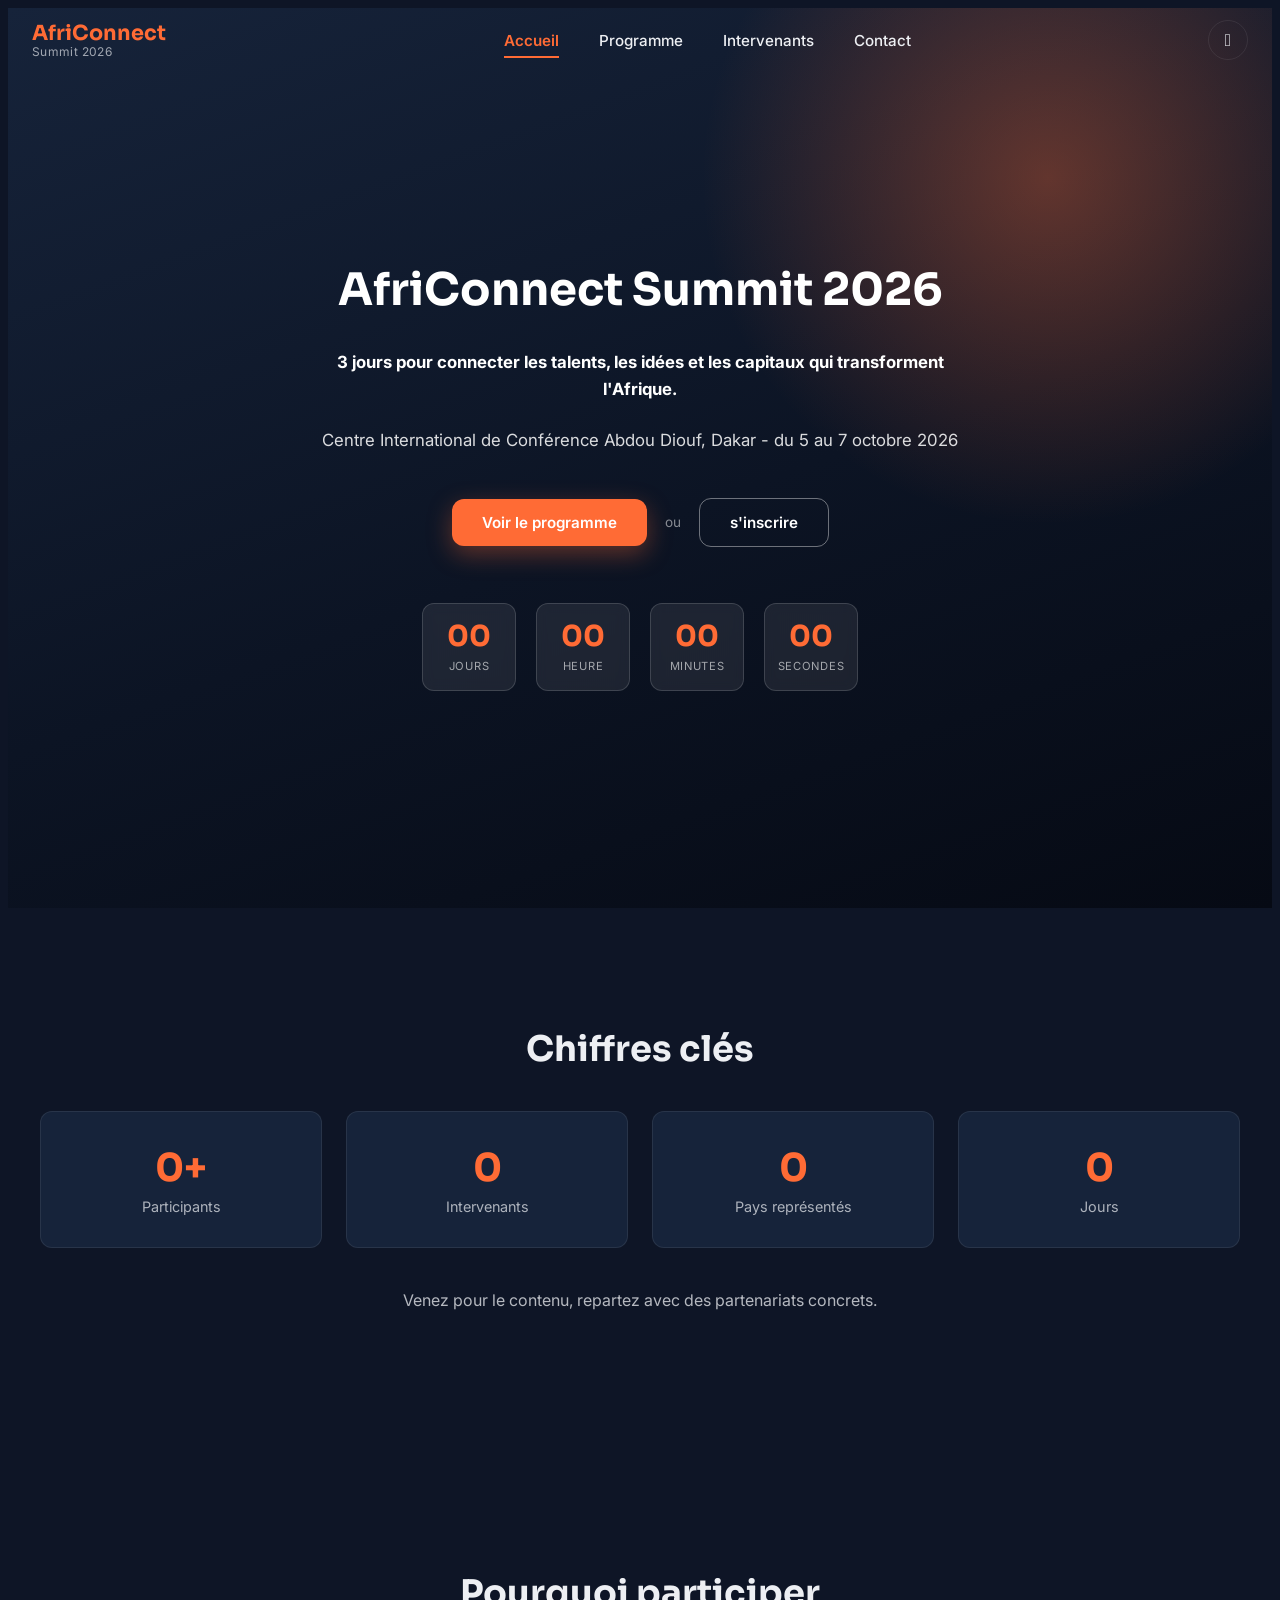
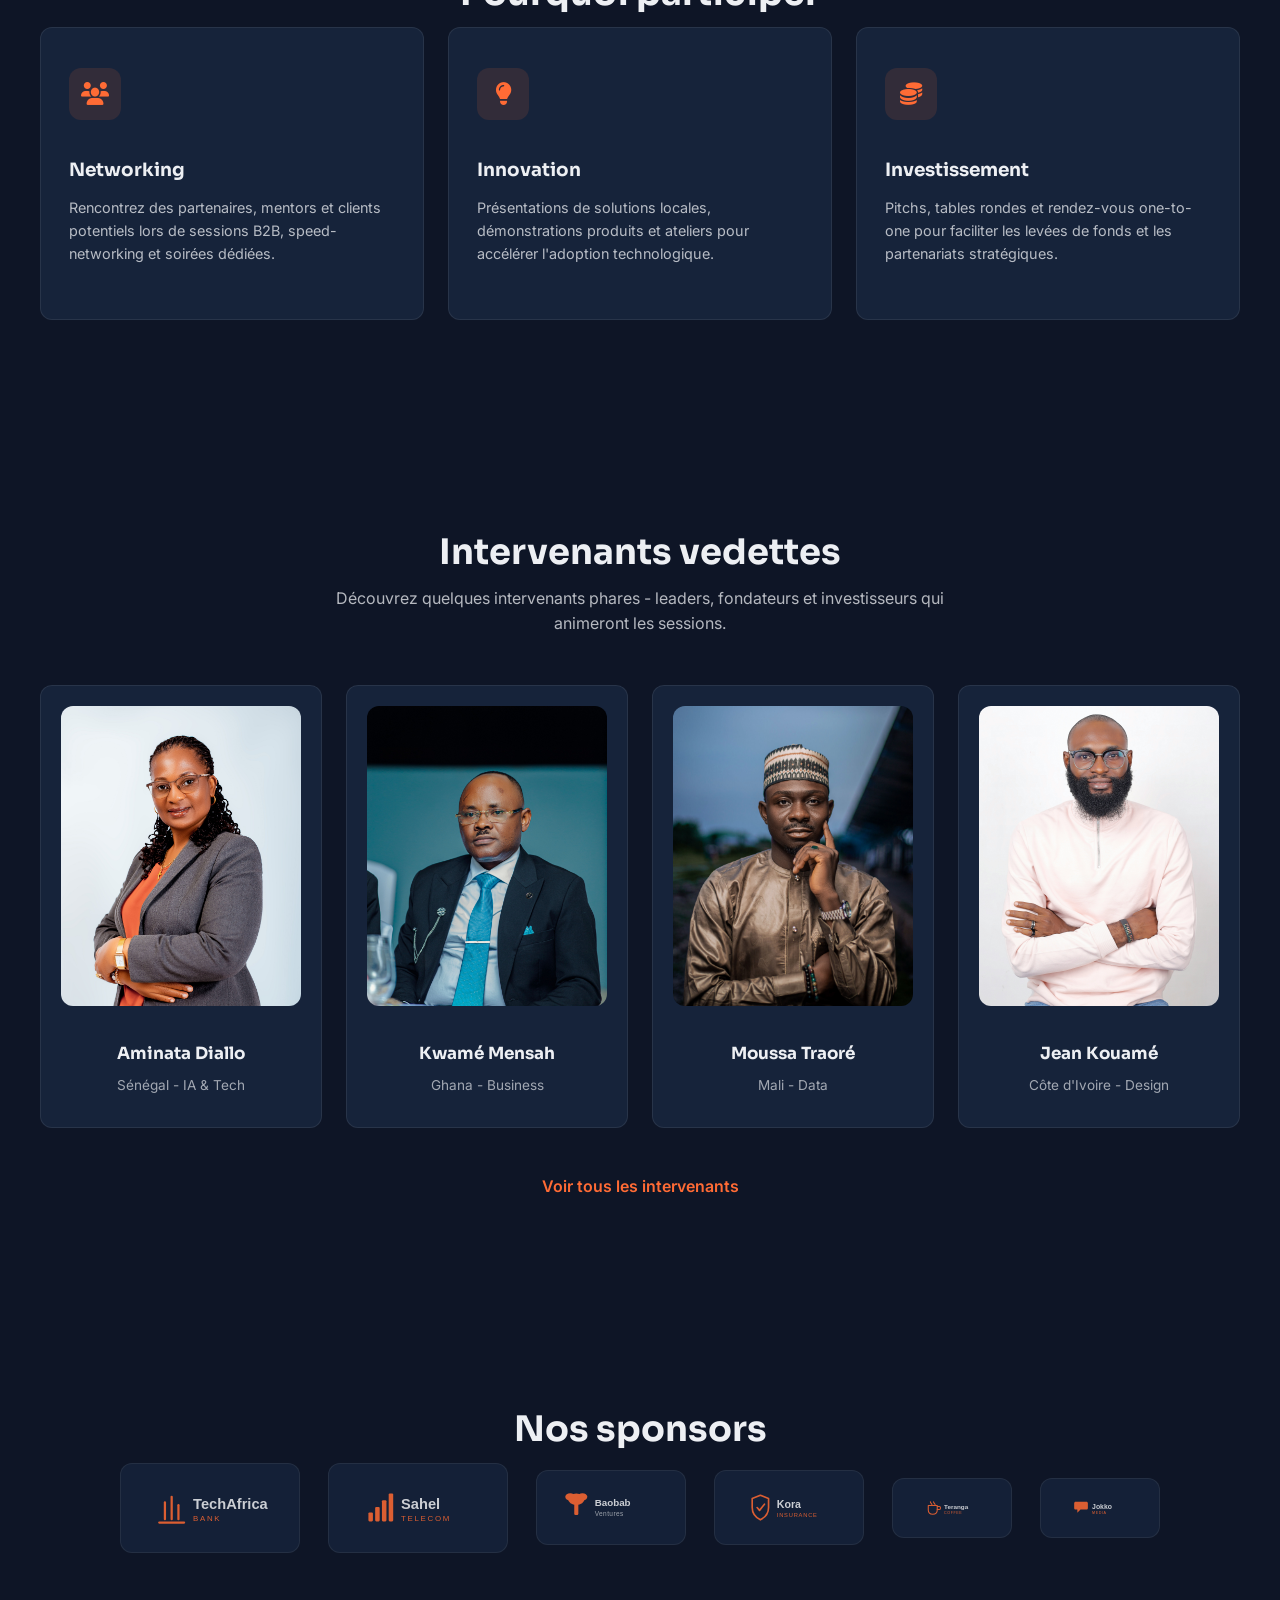
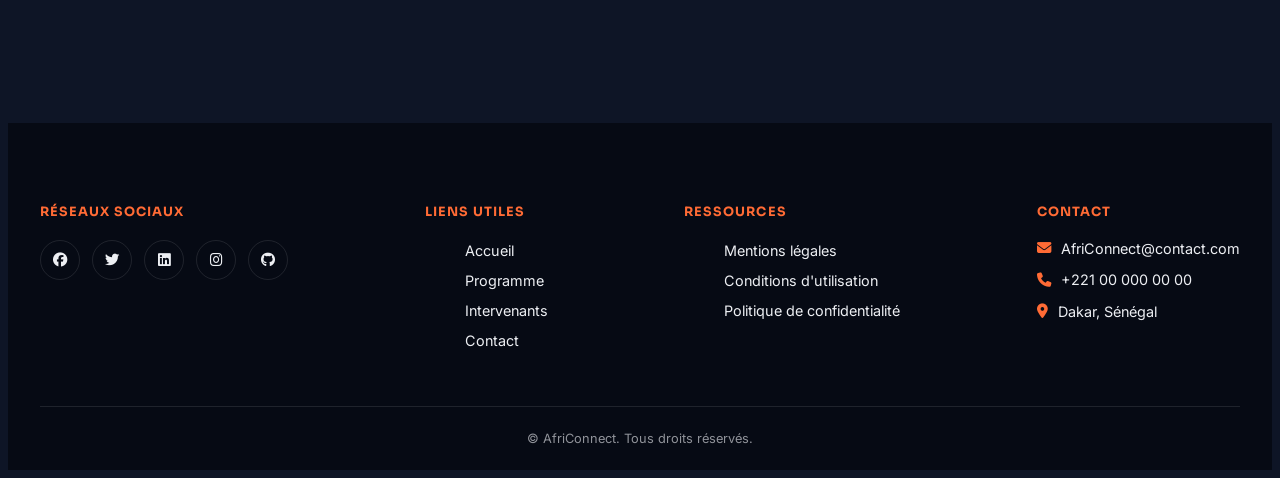
==== commit 916c9b48: "Mise a jour des fichiers de AfriConnect Summit" ====
--- a/index.html
+++ b/index.html
@@ -6,7 +6,6 @@
     <title>AfriConnect Summit 2026</title>
     <link rel="stylesheet" href="css/style.css">
     <link rel="stylesheet" href="https://cdnjs.cloudflare.com/ajax/libs/font-awesome/6.5.1/css/all.min.css">
-    <link rel="stylesheet" href="https://cdn.jsdelivr.net/npm/bootstrap-icons@1.11.3/font/bootstrap-icons.min.css">
     <link rel="preconnect" href="https://fonts.googleapis.com">
     <link rel="preconnect" href="https://fonts.gstatic.com" crossorigin>
     <link href="https://fonts.googleapis.com/css2?family=Sora:wght@400;600;700&family=Inter:wght@400;500;600&display=swap" rel="stylesheet">
@@ -104,19 +103,19 @@
 
             <div class="argument-flex">
                 <article class="reveal">
-                    <i class="bi bi-people"></i>
+                    <i class="fas fa-users"></i>
                     <h3>Networking</h3>
                     <p>Rencontrez des partenaires, mentors et clients potentiels lors de sessions B2B, speed-networking et soirées dédiées.</p>
                 </article>
 
                 <article class="reveal">
-                    <i class="bi bi-lightbulb"></i>
+                    <i class="fas fa-lightbulb"></i>
                     <h3>Innovation</h3>
                     <p>Présentations de solutions locales, démonstrations produits et ateliers pour accélérer l'adoption technologique.</p>
                 </article>
 
                 <article class="reveal">
-                    <i class="bi bi-cash-coin"></i>
+                    <i class="fas fa-coins"></i>
                     <h3>Investissement</h3>
                     <p>Pitchs, tables rondes et rendez-vous one-to-one pour faciliter les levées de fonds et les partenariats stratégiques.</p>
                 </article>             
@@ -222,9 +221,9 @@
 
             <div class="footer-contact">
                 <h4>Contact</h4>
-                <p><i class="bi bi-envelope"></i>AfriConnect@contact.com</p>
-                <p><i class="bi bi-telephone"></i> +221 00 000 00 00</p>
-                <p><i class="bi bi-geo-alt"></i> Dakar, Sénégal</p>
+                <p><i class="fas fa-envelope"></i>AfriConnect@contact.com</p>
+                <p><i class="fas fa-phone"></i> +221 00 000 00 00</p>
+                <p><i class="fas fa-location-dot"></i> Dakar, Sénégal</p>
             </div>
         </div>
 
